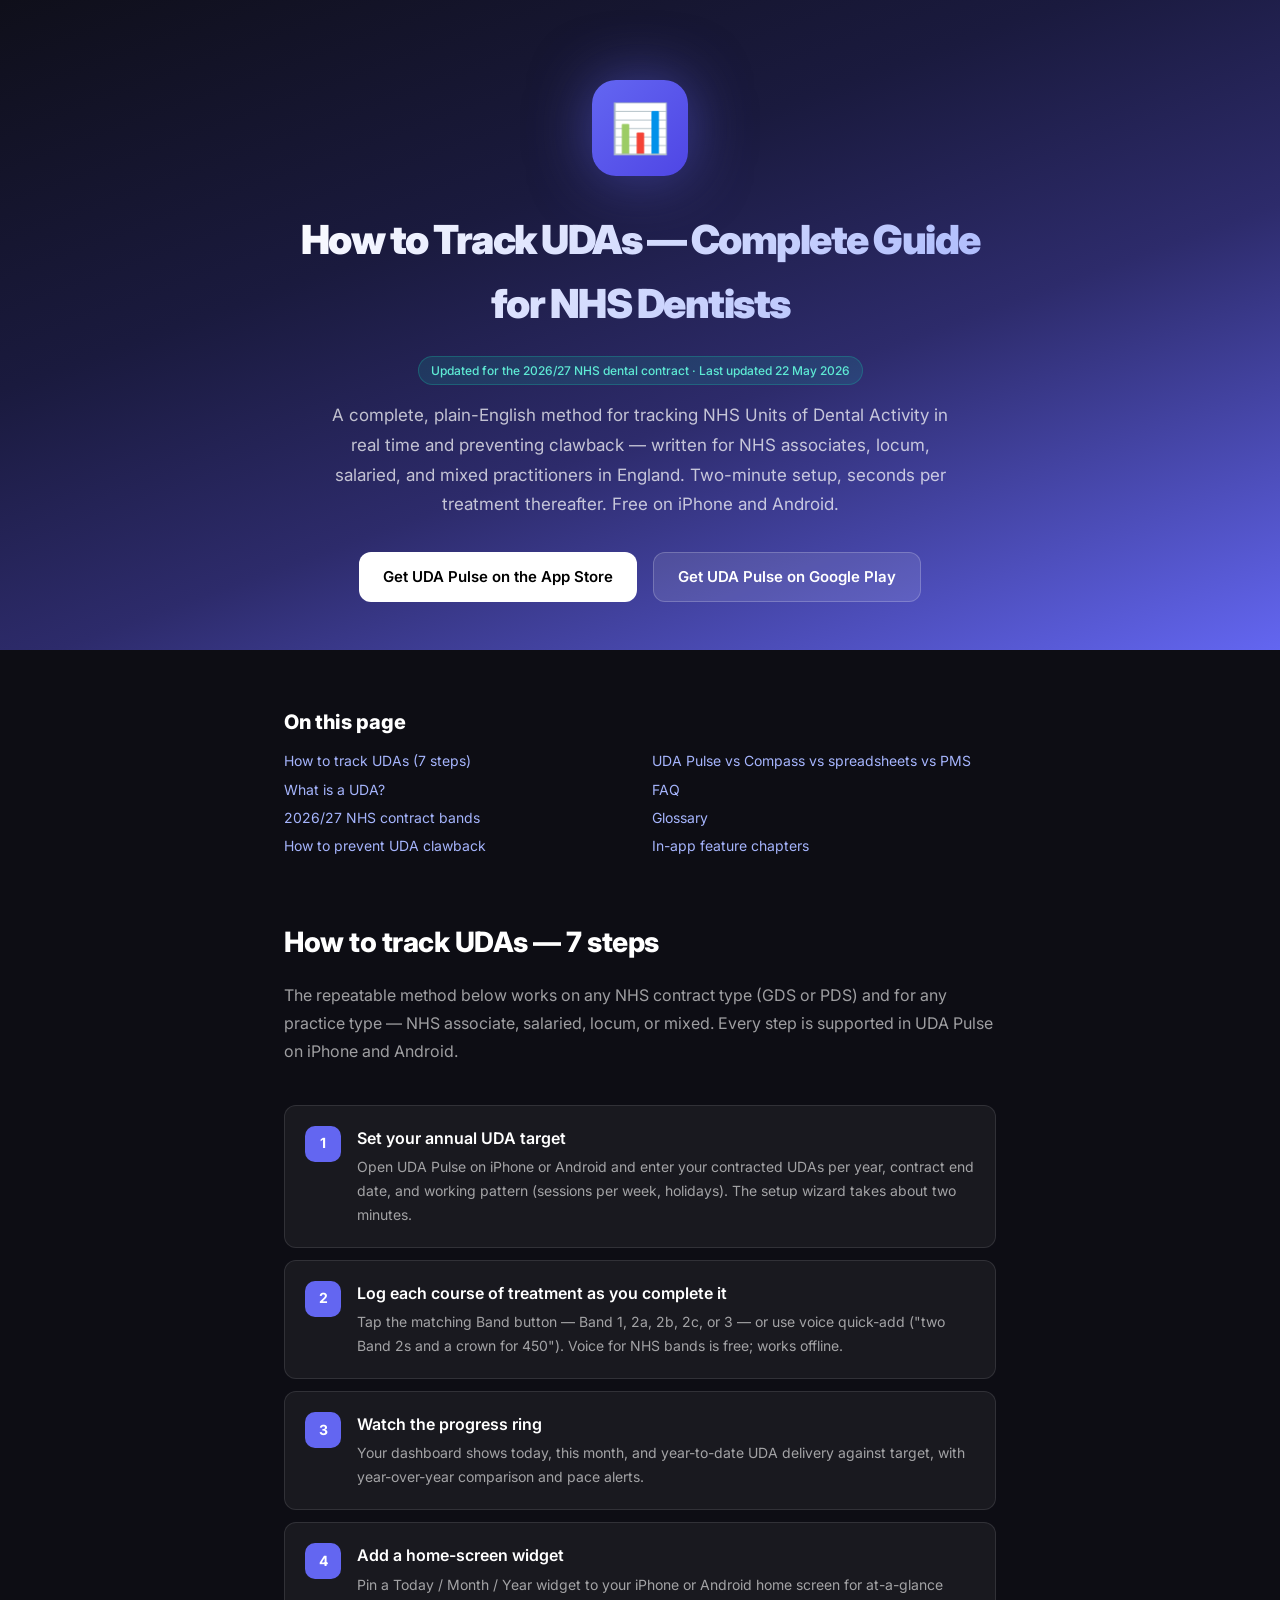
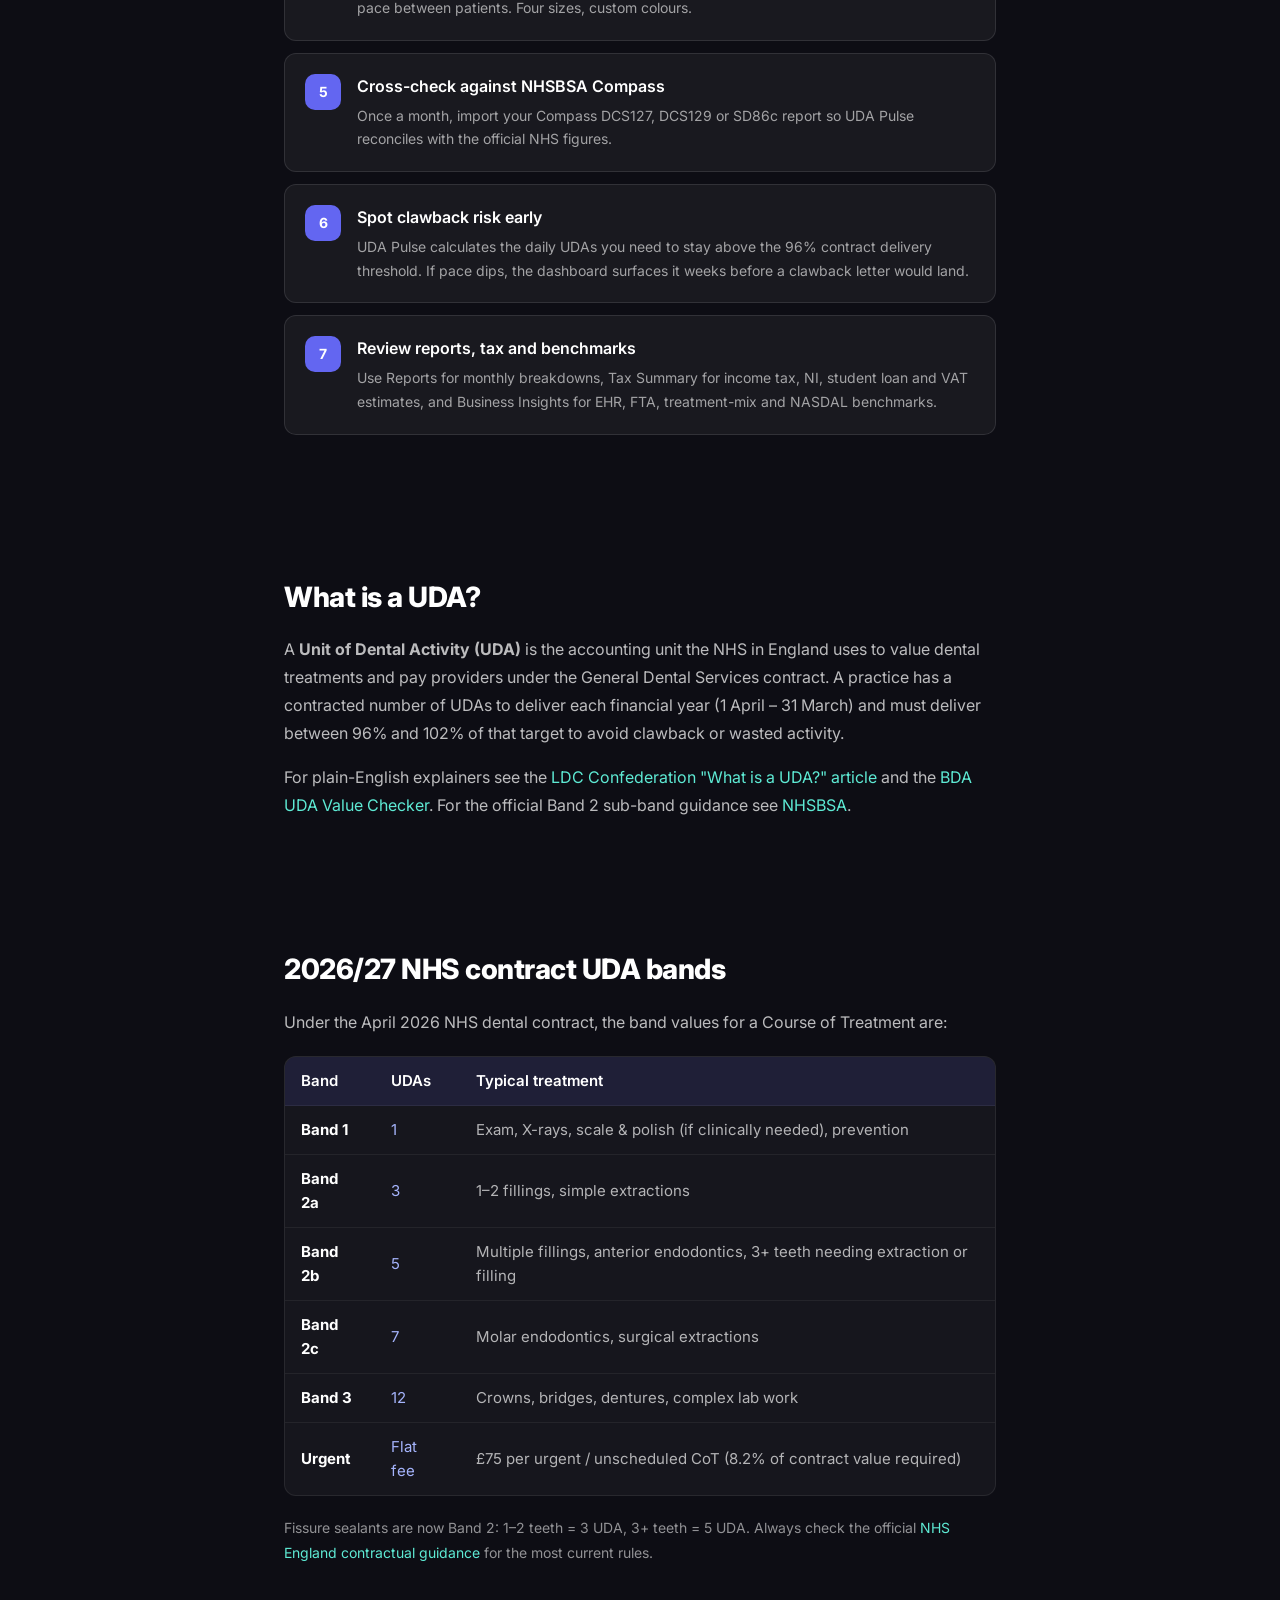
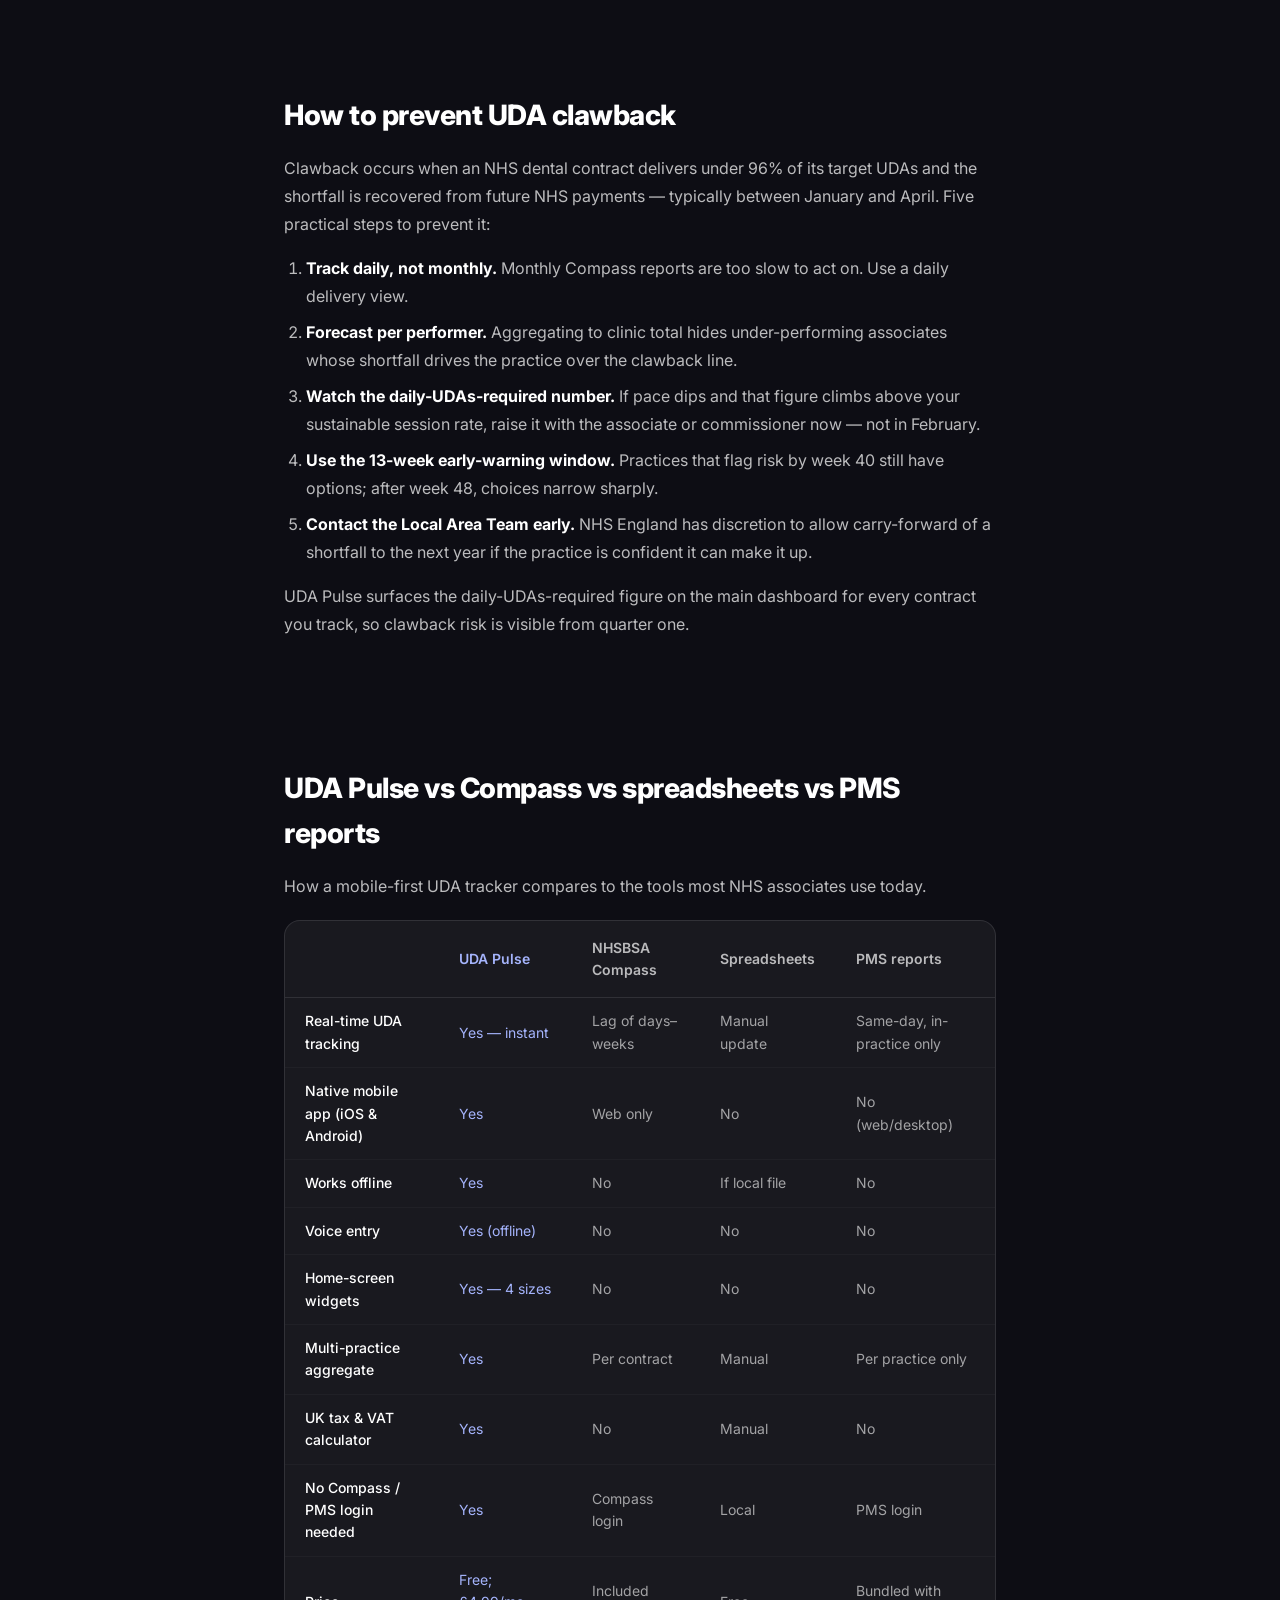
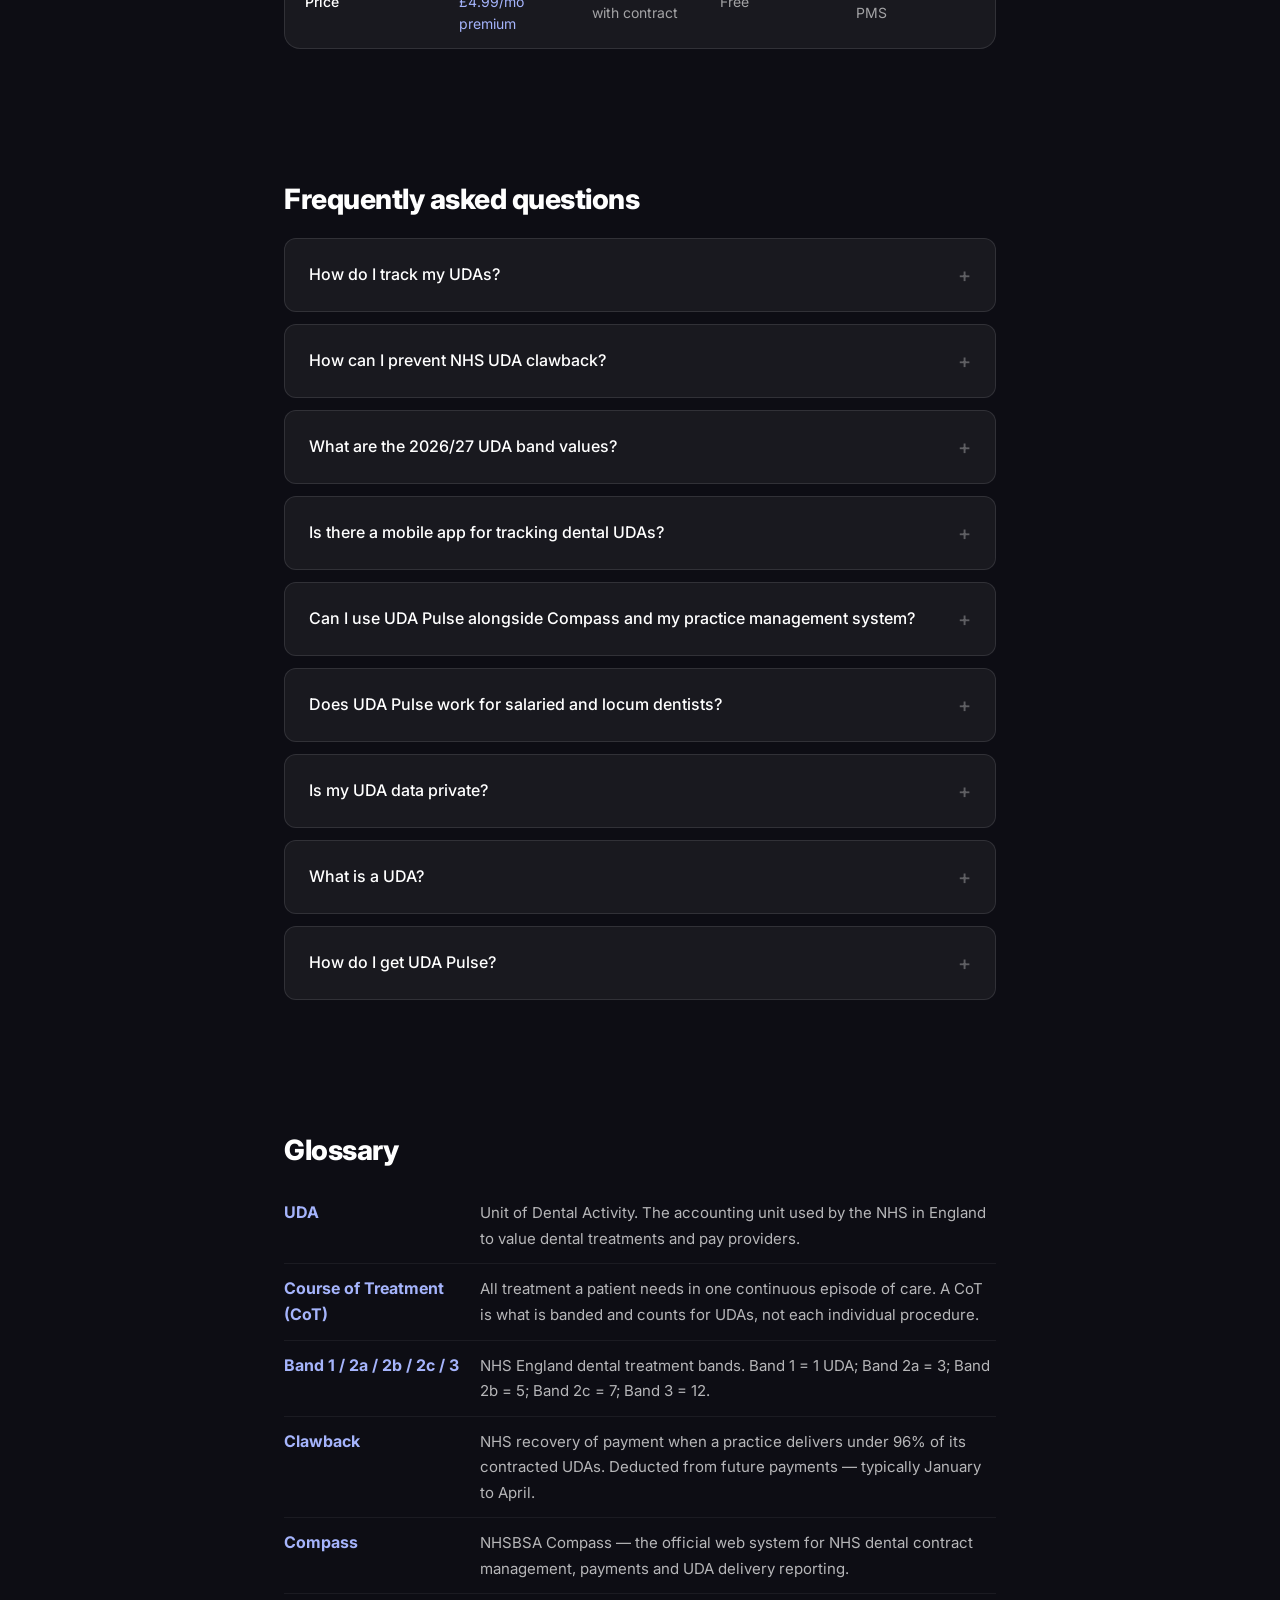
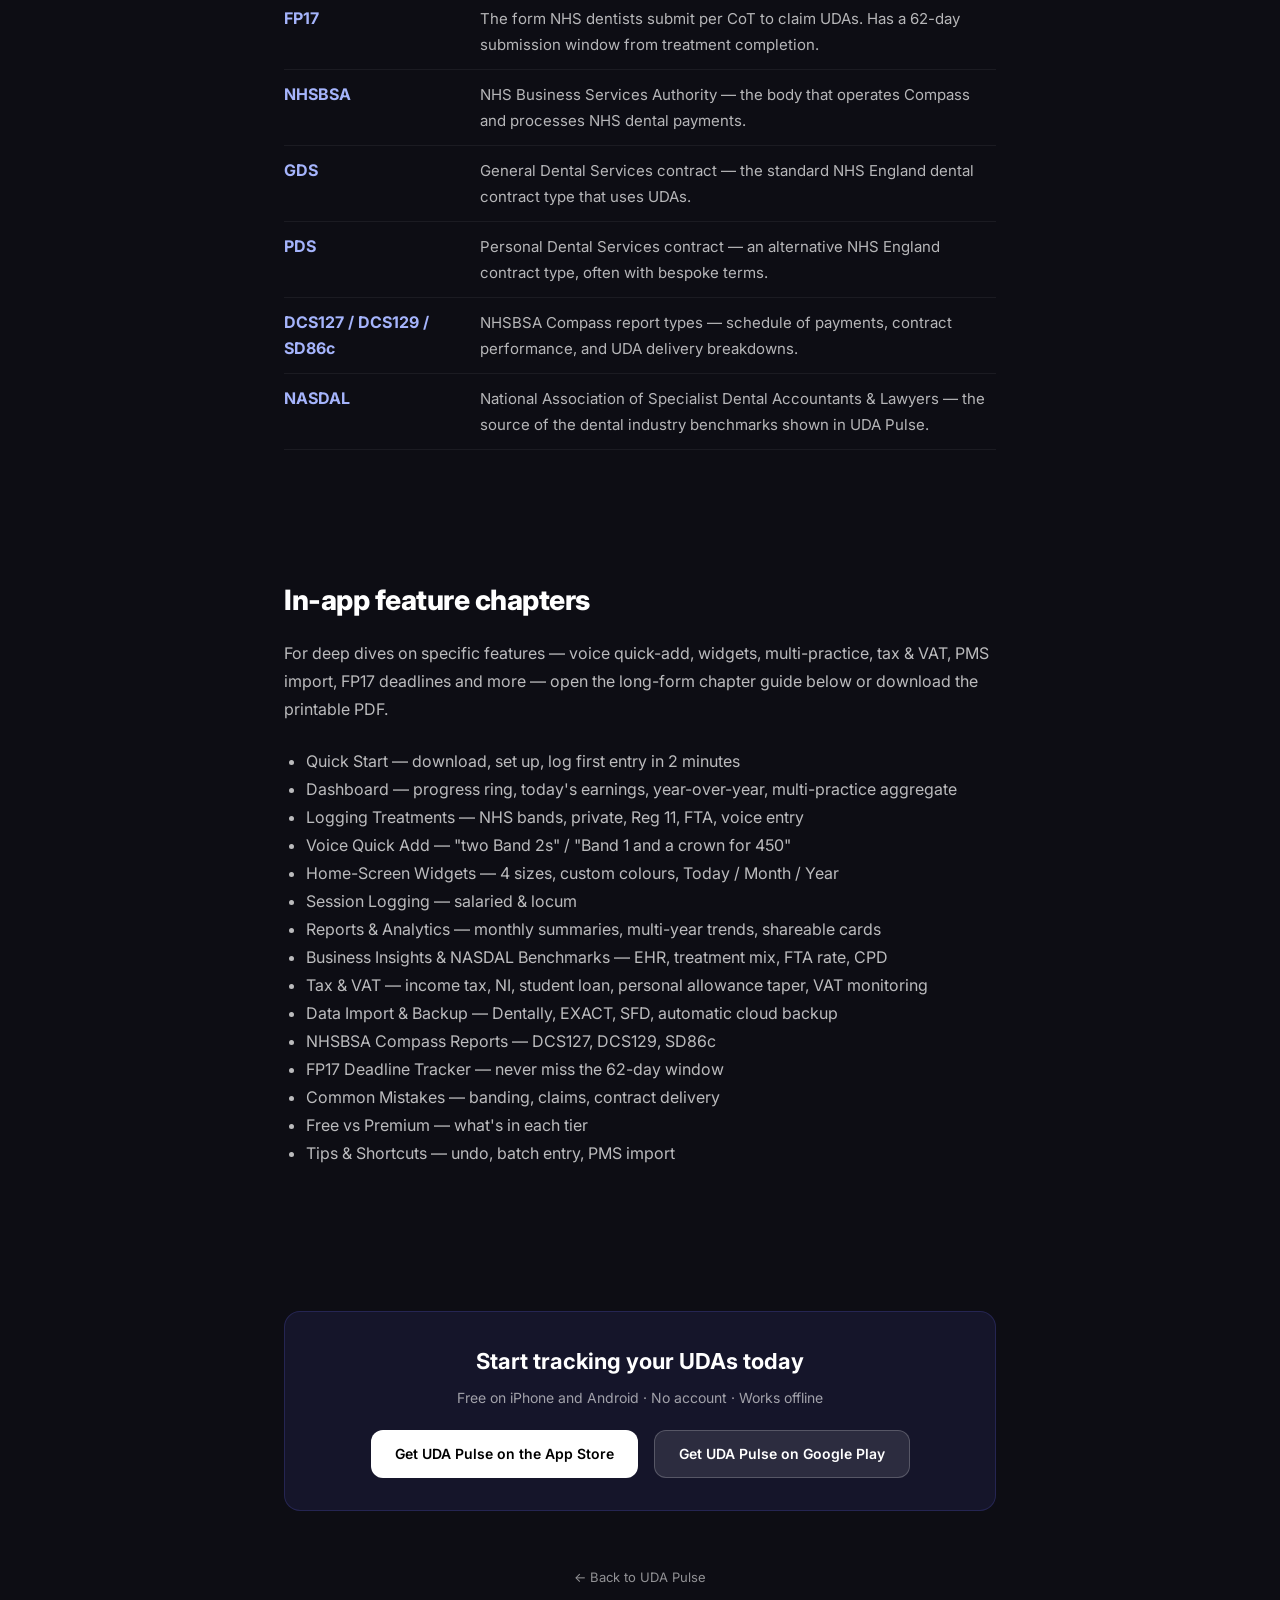
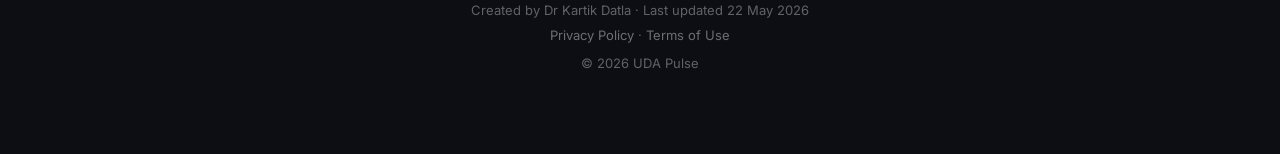
==== guide/index.html @ 6c953e85 "feat: create standalone udapulse.co.uk website Static HTML site with landing page, user guide, priva" ====
<!DOCTYPE html>
<html lang="en-GB">
<head>
<meta charset="UTF-8">
<meta name="viewport" content="width=device-width, initial-scale=1.0">
<title>UDA Tracker Guide — How to Track UDAs as an NHS Dentist | UDA Pulse</title>
<meta name="description" content="Complete how-to-track-UDAs guide for NHS dentists. Real-time UDA tracking, clawback prevention, 2026/27 NHS contract Band 2a / 2b / 2c values, Compass cross-check, voice entry, widgets, FAQ and glossary. Free for iPhone & Android.">
<meta name="keywords" content="how to track UDAs, UDA tracker guide, NHS UDA tracker, track UDAs, UDA tracking guide, prevent UDA clawback, NHS dental contract 2026 27, Band 2a 2b 2c UDA, NHSBSA Compass UDA tracking, UDA Pulse user guide, dental UDA voice entry, dentist home screen widget, NHS dental tax calculator, Dentally CSV import, EXACT SOE import, FP17 deadline tracker, dental CPD tracker">
<link rel="canonical" href="https://udapulse.co.uk/guide/">

<!-- Open Graph -->
<meta property="og:title" content="How to Track UDAs — Complete Guide for NHS Dentists | UDA Pulse">
<meta property="og:description" content="Complete how-to-track-UDAs guide for NHS dentists. Real-time UDA tracking, clawback prevention, 2026/27 NHS contract Band 2a/2b/2c, Compass cross-check, FAQ and glossary.">
<meta property="og:type" content="article">
<meta property="og:url" content="https://udapulse.co.uk/guide/">
<meta property="og:locale" content="en_GB">

<!-- Twitter Card -->
<meta name="twitter:card" content="summary_large_image">
<meta name="twitter:title" content="How to Track UDAs — Complete Guide for NHS Dentists | UDA Pulse">
<meta name="twitter:description" content="Real-time UDA tracking, clawback prevention, 2026/27 NHS contract bands, Compass cross-check, FAQ and glossary. Free for iPhone & Android.">

<link rel="stylesheet" href="/css/style.css">

<!-- JSON-LD -->
<script type="application/ld+json">
{
  "@context": "https://schema.org",
  "@type": "Article",
  "headline": "How to Track UDAs — Complete Guide for NHS Dentists",
  "description": "Complete how-to-track-UDAs guide for NHS dentists: real-time tracking, clawback prevention, 2026/27 contract bands, Compass cross-check, FAQ and glossary.",
  "datePublished": "2026-01-15",
  "dateModified": "2026-05-22",
  "inLanguage": "en-GB",
  "author": {"@type": "Person", "name": "Dr. Kartik Datla", "jobTitle": "NHS Dentist & Software Developer", "url": "https://udapulse.co.uk"},
  "publisher": {"@type": "Organization", "name": "UDA Pulse", "logo": {"@type": "ImageObject", "url": "https://udapulse.co.uk/icon.png"}},
  "mainEntityOfPage": "https://udapulse.co.uk/guide/",
  "about": ["Unit of Dental Activity", "NHS dental contract", "UDA tracking", "NHS clawback"]
}
</script>
<script type="application/ld+json">
{
  "@context": "https://schema.org",
  "@type": "HowTo",
  "name": "How to track UDAs as an NHS dentist",
  "description": "Step-by-step guide to tracking NHS Units of Dental Activity in real time and preventing clawback, using the UDA Pulse mobile app on iPhone and Android.",
  "totalTime": "PT2M",
  "tool": [{"@type": "HowToTool", "name": "UDA Pulse mobile app (free, iOS & Android)"}],
  "step": [
    {"@type": "HowToStep", "position": 1, "name": "Set your annual UDA target", "text": "Open UDA Pulse on iPhone or Android and enter your contracted UDAs per year, contract end date, and working pattern (sessions per week, holidays). The setup wizard takes about two minutes."},
    {"@type": "HowToStep", "position": 2, "name": "Log each course of treatment as you complete it", "text": "Tap the matching Band button — Band 1, 2a, 2b, 2c, or 3 — or use voice quick-add (\"two Band 2s and a crown for 450\"). Voice for NHS bands is free; works offline."},
    {"@type": "HowToStep", "position": 3, "name": "Watch the progress ring", "text": "Your dashboard shows today, this month, and year-to-date UDA delivery against target, with year-over-year comparison and pace alerts."},
    {"@type": "HowToStep", "position": 4, "name": "Add a home-screen widget", "text": "Pin a Today / Month / Year widget to your iPhone or Android home screen for at-a-glance pace between patients. Four sizes, custom colours."},
    {"@type": "HowToStep", "position": 5, "name": "Cross-check against NHSBSA Compass", "text": "Once a month, import your Compass DCS127, DCS129 or SD86c report so UDA Pulse reconciles with the official NHS figures."},
    {"@type": "HowToStep", "position": 6, "name": "Spot clawback risk early", "text": "UDA Pulse calculates the daily UDAs you need to stay above the 96% contract delivery threshold. If pace dips, the dashboard surfaces it weeks before a clawback letter would land."},
    {"@type": "HowToStep", "position": 7, "name": "Review reports, tax and benchmarks", "text": "Use Reports for monthly breakdowns, Tax Summary for income tax, NI, student loan and VAT estimates, and Business Insights for EHR, FTA, treatment-mix and NASDAL benchmarks."}
  ]
}
</script>
<script type="application/ld+json">
{
  "@context": "https://schema.org",
  "@type": "FAQPage",
  "mainEntity": [
    {"@type": "Question", "name": "How do I track my UDAs?", "acceptedAnswer": {"@type": "Answer", "text": "The fastest method is to install a real-time mobile UDA tracker. With UDA Pulse: set your annual UDA target, log every course of treatment as you complete it (tap a Band button or use voice), and read the dashboard ring for today, month and year delivery against target. Once a month, import your NHSBSA Compass report (DCS127 / DCS129 / SD86c) to reconcile against the official NHS figures."}},
    {"@type": "Question", "name": "How can I prevent NHS UDA clawback?", "acceptedAnswer": {"@type": "Answer", "text": "Clawback happens when contract delivery falls below the 96% threshold and the shortfall is recovered from future NHS payments. To prevent it: (1) track UDA delivery daily, not monthly; (2) forecast by performer, not by clinic total; (3) watch the daily-UDAs-required figure; (4) raise a contract variation with your Local Area Team early if delivery cannot be recovered."}},
    {"@type": "Question", "name": "What are the 2026/27 UDA band values?", "acceptedAnswer": {"@type": "Answer", "text": "Under the April 2026 NHS dental contract: Band 1 = 1 UDA; Band 2a = 3 UDA; Band 2b = 5 UDA; Band 2c = 7 UDA; Band 3 = 12 UDA; Urgent treatment has a flat fee of \u00a375 per course."}},
    {"@type": "Question", "name": "Is there a mobile app for tracking dental UDAs?", "acceptedAnswer": {"@type": "Answer", "text": "Yes. UDA Pulse is the only NHS-focused UDA tracker available as a real native app on both iPhone and Android. It works offline, requires no Compass or PMS login, and is free to download."}},
    {"@type": "Question", "name": "Does UDA Pulse work for salaried and locum dentists?", "acceptedAnswer": {"@type": "Answer", "text": "Yes. UDA Pulse has a session-logging mode for salaried and locum dentists. Log full-day, half-day or custom-hour sessions with day-rate tracking; the dashboard adapts to your practice type."}},
    {"@type": "Question", "name": "Is my UDA data private?", "acceptedAnswer": {"@type": "Answer", "text": "Yes. All data is stored locally on your device. No account is required, no patient data is collected, and nothing is sent to a server. UDA Pulse complies with UK GDPR."}},
    {"@type": "Question", "name": "What is a UDA?", "acceptedAnswer": {"@type": "Answer", "text": "A Unit of Dental Activity (UDA) is the measure used by the NHS to value dental treatments in England. Band 1 = 1 UDA, Band 2 = 3 UDAs (with 2a / 2b / 2c sub-bands), Band 3 = 12 UDAs."}},
    {"@type": "Question", "name": "How do I get UDA Pulse?", "acceptedAnswer": {"@type": "Answer", "text": "Free on the App Store and Google Play. No account, no card details — open the app and run the 2-minute setup wizard."}}
  ]
}
</script>
<script type="application/ld+json">
{
  "@context": "https://schema.org",
  "@type": "BreadcrumbList",
  "itemListElement": [
    {"@type": "ListItem", "position": 1, "name": "Home", "item": "https://udapulse.co.uk/"},
    {"@type": "ListItem", "position": 2, "name": "Guide", "item": "https://udapulse.co.uk/guide/"}
  ]
}
</script>
</head>
<body>
  <!-- Hero -->
  <div class="guide-hero">
    <div class="hero-icon">📊</div>
    <h1 style="font-size: clamp(28px, 5vw, 40px); font-weight: 900; letter-spacing: -1.5px; margin-bottom: 12px; background: linear-gradient(135deg, #fff, #A5B4FC); -webkit-background-clip: text; -webkit-text-fill-color: transparent; max-width: 720px;">
      How to Track UDAs — Complete Guide for NHS Dentists
    </h1>
    <p class="badge-pill" style="margin-bottom: 16px;">Updated for the 2026/27 NHS dental contract &middot; Last updated 22 May 2026</p>
    <p style="font-size: 17px; color: rgba(255,255,255,0.72); max-width: 620px; line-height: 1.75; margin-bottom: 32px;">
      A complete, plain-English method for tracking NHS Units of Dental Activity in
      real time and preventing clawback — written for NHS associates, locum,
      salaried, and mixed practitioners in England. Two-minute setup, seconds per
      treatment thereafter. Free on iPhone and Android.
    </p>
    <div class="btn-group">
      <a href="https://apps.apple.com/us/app/uda-pulse/id6757474721" target="_blank" rel="noopener noreferrer" class="btn btn-primary" style="padding: 12px 24px; font-size: 15px;">Get UDA Pulse on the App Store</a>
      <a href="https://play.google.com/store/apps/details?id=com.kartikdatla.udapulse" target="_blank" rel="noopener noreferrer" class="btn btn-secondary" style="padding: 12px 24px; font-size: 15px;">Get UDA Pulse on Google Play</a>
    </div>
  </div>

  <div style="padding: 8px 0 80px;">
    <!-- On this page -->
    <div class="container">
      <nav aria-label="On this page" class="guide-toc">
        <h2>On this page</h2>
        <ul>
          <li><a href="#how-to">How to track UDAs (7 steps)</a></li>
          <li><a href="#what-is-uda">What is a UDA?</a></li>
          <li><a href="#bands-2026">2026/27 NHS contract bands</a></li>
          <li><a href="#prevent-clawback">How to prevent UDA clawback</a></li>
          <li><a href="#comparison">UDA Pulse vs Compass vs spreadsheets vs PMS</a></li>
          <li><a href="#faq">FAQ</a></li>
          <li><a href="#glossary">Glossary</a></li>
          <li><a href="#chapters">In-app feature chapters</a></li>
        </ul>
      </nav>
    </div>

    <!-- How to track UDAs -->
    <section id="how-to" style="padding-top: 56px;">
      <div class="container">
        <h2 class="section-title">How to track UDAs — 7 steps</h2>
        <p class="section-subtitle">
          The repeatable method below works on any NHS contract type (GDS or PDS) and
          for any practice type — NHS associate, salaried, locum, or mixed. Every step
          is supported in UDA Pulse on iPhone and Android.
        </p>
        <ol class="steps-list">
          <li class="step-item"><span class="step-number">1</span><div class="step-content"><h3>Set your annual UDA target</h3><p>Open UDA Pulse on iPhone or Android and enter your contracted UDAs per year, contract end date, and working pattern (sessions per week, holidays). The setup wizard takes about two minutes.</p></div></li>
          <li class="step-item"><span class="step-number">2</span><div class="step-content"><h3>Log each course of treatment as you complete it</h3><p>Tap the matching Band button — Band 1, 2a, 2b, 2c, or 3 — or use voice quick-add ("two Band 2s and a crown for 450"). Voice for NHS bands is free; works offline.</p></div></li>
          <li class="step-item"><span class="step-number">3</span><div class="step-content"><h3>Watch the progress ring</h3><p>Your dashboard shows today, this month, and year-to-date UDA delivery against target, with year-over-year comparison and pace alerts.</p></div></li>
          <li class="step-item"><span class="step-number">4</span><div class="step-content"><h3>Add a home-screen widget</h3><p>Pin a Today / Month / Year widget to your iPhone or Android home screen for at-a-glance pace between patients. Four sizes, custom colours.</p></div></li>
          <li class="step-item"><span class="step-number">5</span><div class="step-content"><h3>Cross-check against NHSBSA Compass</h3><p>Once a month, import your Compass DCS127, DCS129 or SD86c report so UDA Pulse reconciles with the official NHS figures.</p></div></li>
          <li class="step-item"><span class="step-number">6</span><div class="step-content"><h3>Spot clawback risk early</h3><p>UDA Pulse calculates the daily UDAs you need to stay above the 96% contract delivery threshold. If pace dips, the dashboard surfaces it weeks before a clawback letter would land.</p></div></li>
          <li class="step-item"><span class="step-number">7</span><div class="step-content"><h3>Review reports, tax and benchmarks</h3><p>Use Reports for monthly breakdowns, Tax Summary for income tax, NI, student loan and VAT estimates, and Business Insights for EHR, FTA, treatment-mix and NASDAL benchmarks.</p></div></li>
        </ol>
      </div>
    </section>

    <!-- What is a UDA -->
    <section id="what-is-uda">
      <div class="container">
        <h2 class="section-title">What is a UDA?</h2>
        <p style="color: rgba(255,255,255,0.72); line-height: 1.75; margin-bottom: 16px;">
          A <strong>Unit of Dental Activity (UDA)</strong> is the accounting unit the NHS
          in England uses to value dental treatments and pay providers under the
          General Dental Services contract. A practice has a contracted number of UDAs
          to deliver each financial year (1 April – 31 March) and must deliver between
          96% and 102% of that target to avoid clawback or wasted activity.
        </p>
        <p style="color: rgba(255,255,255,0.72); line-height: 1.75;">
          For plain-English explainers see the
          <a href="https://ldc.org.uk/what-is-a-uda/" target="_blank" rel="external noopener noreferrer">LDC Confederation "What is a UDA?" article</a>
          and the
          <a href="https://www.bda.org/advice/associates/uda-value-checker/" target="_blank" rel="external noopener noreferrer">BDA UDA Value Checker</a>.
          For the official Band 2 sub-band guidance see
          <a href="https://www.nhsbsa.nhs.uk/units-dental-activity-uda-changes-band-2-treatments-friday-25-november" target="_blank" rel="external noopener noreferrer">NHSBSA</a>.
        </p>
      </div>
    </section>

    <!-- 2026/27 NHS contract bands -->
    <section id="bands-2026">
      <div class="container">
        <h2 class="section-title">2026/27 NHS contract UDA bands</h2>
        <p style="color: rgba(255,255,255,0.72); line-height: 1.75; margin-bottom: 20px;">
          Under the April 2026 NHS dental contract, the band values for a Course of Treatment are:
        </p>
        <div class="band-table-wrapper">
          <table class="band-table">
            <thead>
              <tr><th>Band</th><th>UDAs</th><th>Typical treatment</th></tr>
            </thead>
            <tbody>
              <tr><td><strong>Band 1</strong></td><td>1</td><td>Exam, X-rays, scale & polish (if clinically needed), prevention</td></tr>
              <tr><td><strong>Band 2a</strong></td><td>3</td><td>1–2 fillings, simple extractions</td></tr>
              <tr><td><strong>Band 2b</strong></td><td>5</td><td>Multiple fillings, anterior endodontics, 3+ teeth needing extraction or filling</td></tr>
              <tr><td><strong>Band 2c</strong></td><td>7</td><td>Molar endodontics, surgical extractions</td></tr>
              <tr><td><strong>Band 3</strong></td><td>12</td><td>Crowns, bridges, dentures, complex lab work</td></tr>
              <tr><td><strong>Urgent</strong></td><td>Flat fee</td><td>&pound;75 per urgent / unscheduled CoT (8.2% of contract value required)</td></tr>
            </tbody>
          </table>
        </div>
        <p style="color: rgba(255,255,255,0.55); font-size: 14px; margin-top: 16px; line-height: 1.75;">
          Fissure sealants are now Band 2: 1–2 teeth = 3 UDA, 3+ teeth = 5 UDA. Always
          check the official
          <a href="https://www.england.nhs.uk/long-read/nhs-dentistry-quality-payment-reforms-contractual-guidance/" target="_blank" rel="external noopener noreferrer">NHS England contractual guidance</a>
          for the most current rules.
        </p>
      </div>
    </section>

    <!-- Prevent clawback -->
    <section id="prevent-clawback">
      <div class="container">
        <h2 class="section-title">How to prevent UDA clawback</h2>
        <p style="color: rgba(255,255,255,0.72); line-height: 1.75; margin-bottom: 16px;">
          Clawback occurs when an NHS dental contract delivers under 96% of its target
          UDAs and the shortfall is recovered from future NHS payments — typically
          between January and April. Five practical steps to prevent it:
        </p>
        <ol style="color: rgba(255,255,255,0.72); line-height: 1.75; padding-left: 22px; margin-bottom: 16px;">
          <li style="margin-bottom: 8px;"><strong style="color: #fff;">Track daily, not monthly.</strong> Monthly Compass reports are too slow to act on. Use a daily delivery view.</li>
          <li style="margin-bottom: 8px;"><strong style="color: #fff;">Forecast per performer.</strong> Aggregating to clinic total hides under-performing associates whose shortfall drives the practice over the clawback line.</li>
          <li style="margin-bottom: 8px;"><strong style="color: #fff;">Watch the daily-UDAs-required number.</strong> If pace dips and that figure climbs above your sustainable session rate, raise it with the associate or commissioner now — not in February.</li>
          <li style="margin-bottom: 8px;"><strong style="color: #fff;">Use the 13-week early-warning window.</strong> Practices that flag risk by week 40 still have options; after week 48, choices narrow sharply.</li>
          <li style="margin-bottom: 8px;"><strong style="color: #fff;">Contact the Local Area Team early.</strong> NHS England has discretion to allow carry-forward of a shortfall to the next year if the practice is confident it can make it up.</li>
        </ol>
        <p style="color: rgba(255,255,255,0.72); line-height: 1.75;">
          UDA Pulse surfaces the daily-UDAs-required figure on the main dashboard for every contract you track, so clawback risk is visible from quarter one.
        </p>
      </div>
    </section>

    <!-- Comparison -->
    <section id="comparison">
      <div class="container">
        <h2 class="section-title">UDA Pulse vs Compass vs spreadsheets vs PMS reports</h2>
        <p style="color: rgba(255,255,255,0.72); line-height: 1.75; margin-bottom: 20px;">
          How a mobile-first UDA tracker compares to the tools most NHS associates use today.
        </p>
        <div class="comparison-wrapper">
          <table class="comparison-table">
            <thead>
              <tr><th></th><th class="highlight">UDA Pulse</th><th>NHSBSA Compass</th><th>Spreadsheets</th><th>PMS reports</th></tr>
            </thead>
            <tbody>
              <tr><td>Real-time UDA tracking</td><td>Yes — instant</td><td>Lag of days–weeks</td><td>Manual update</td><td>Same-day, in-practice only</td></tr>
              <tr><td>Native mobile app (iOS & Android)</td><td>Yes</td><td>Web only</td><td>No</td><td>No (web/desktop)</td></tr>
              <tr><td>Works offline</td><td>Yes</td><td>No</td><td>If local file</td><td>No</td></tr>
              <tr><td>Voice entry</td><td>Yes (offline)</td><td>No</td><td>No</td><td>No</td></tr>
              <tr><td>Home-screen widgets</td><td>Yes — 4 sizes</td><td>No</td><td>No</td><td>No</td></tr>
              <tr><td>Multi-practice aggregate</td><td>Yes</td><td>Per contract</td><td>Manual</td><td>Per practice only</td></tr>
              <tr><td>UK tax & VAT calculator</td><td>Yes</td><td>No</td><td>Manual</td><td>No</td></tr>
              <tr><td>No Compass / PMS login needed</td><td>Yes</td><td>Compass login</td><td>Local</td><td>PMS login</td></tr>
              <tr><td>Price</td><td>Free; &pound;4.99/mo premium</td><td>Included with contract</td><td>Free</td><td>Bundled with PMS</td></tr>
            </tbody>
          </table>
        </div>
      </div>
    </section>

    <!-- FAQ -->
    <section id="faq">
      <div class="container">
        <h2 class="section-title">Frequently asked questions</h2>
        <div class="faq-list">
          <details><summary>How do I track my UDAs?</summary><div class="faq-answer">The fastest method is to install a real-time mobile UDA tracker. With UDA Pulse: set your annual UDA target, log every course of treatment as you complete it (tap a Band button or use voice), and read the dashboard ring for today, month and year delivery against target. Once a month, import your NHSBSA Compass report (DCS127 / DCS129 / SD86c) to reconcile against the official NHS figures.</div></details>
          <details><summary>How can I prevent NHS UDA clawback?</summary><div class="faq-answer">Clawback happens when contract delivery falls below the 96% threshold and the shortfall is recovered from future NHS payments. To prevent it: (1) track UDA delivery daily, not monthly; (2) forecast by performer, not by clinic total; (3) watch the daily-UDAs-required figure — if it climbs sharply mid-year, that is your warning; (4) raise a contract variation with your Local Area Team early if delivery cannot be recovered. UDA Pulse surfaces the daily-UDAs-required number on the dashboard so the warning is visible from quarter one.</div></details>
          <details><summary>What are the 2026/27 UDA band values?</summary><div class="faq-answer">Under the April 2026 NHS dental contract: Band 1 = 1 UDA (exam, scale & polish, prevention); Band 2a = 3 UDA (1–2 fillings, simple extractions); Band 2b = 5 UDA (multiple fillings, anterior endo); Band 2c = 7 UDA (molar endo, surgical extractions); Band 3 = 12 UDA (crowns, bridges, dentures); Urgent treatment has a flat fee at the increased remuneration level of &pound;75 per course. Fissure sealants were reclassified to Band 2 (1–2 teeth = 3 UDA, 3+ teeth = 5 UDA). Contractors must deliver 8.2% of contract value as urgent / unscheduled care.</div></details>
          <details><summary>Is there a mobile app for tracking dental UDAs?</summary><div class="faq-answer">Yes. UDA Pulse is the only NHS-focused UDA tracker available as a real native app on both iPhone and Android. It works offline, requires no Compass or PMS login, and is free to download. Premium features (multi-practice, benchmarks, automatic backup, PMS import) are &pound;4.99/month.</div></details>
          <details><summary>Can I use UDA Pulse alongside Compass and my practice management system?</summary><div class="faq-answer">Yes — UDA Pulse is designed to sit alongside Compass and your PMS, not to replace them. You can import Compass reports (DCS127, DCS129, SD86c) and CSV exports from Dentally, EXACT (Software of Excellence), or SFD. The parser auto-detects format from column headers.</div></details>
          <details><summary>Does UDA Pulse work for salaried and locum dentists?</summary><div class="faq-answer">Yes. UDA Pulse has a session-logging mode for salaried and locum dentists. Log full-day, half-day or custom-hour sessions with day-rate tracking; the dashboard adapts to your practice type.</div></details>
          <details><summary>Is my UDA data private?</summary><div class="faq-answer">Yes. All data is stored locally on your device. No account is required, no patient data is collected, and nothing is sent to a server. Premium users get automatic daily backup to their device's cloud-synced folder (iCloud / Google Drive). UDA Pulse complies with UK GDPR. You can export or delete your data at any time.</div></details>
          <details><summary>What is a UDA?</summary><div class="faq-answer">A Unit of Dental Activity (UDA) is the measure used by the NHS to value dental treatments in England. Band 1 = 1 UDA, Band 2 = 3 UDAs (with 2a / 2b / 2c sub-bands), Band 3 = 12 UDAs. NHS dental associates are typically contracted to deliver a set number of UDAs per year. Plain-English overview: LDC Confederation (ldc.org.uk/what-is-a-uda). Official band definitions: NHSBSA. Value benchmarks: BDA UDA Value Checker.</div></details>
          <details><summary>How do I get UDA Pulse?</summary><div class="faq-answer">Free on the App Store and Google Play. No account, no card details — open the app and run the 2-minute setup wizard.</div></details>
        </div>
      </div>
    </section>

    <!-- Glossary -->
    <section id="glossary">
      <div class="container">
        <h2 class="section-title">Glossary</h2>
        <dl class="glossary-list">
          <div class="glossary-item"><dt>UDA</dt><dd>Unit of Dental Activity. The accounting unit used by the NHS in England to value dental treatments and pay providers.</dd></div>
          <div class="glossary-item"><dt>Course of Treatment (CoT)</dt><dd>All treatment a patient needs in one continuous episode of care. A CoT is what is banded and counts for UDAs, not each individual procedure.</dd></div>
          <div class="glossary-item"><dt>Band 1 / 2a / 2b / 2c / 3</dt><dd>NHS England dental treatment bands. Band 1 = 1 UDA; Band 2a = 3; Band 2b = 5; Band 2c = 7; Band 3 = 12.</dd></div>
          <div class="glossary-item"><dt>Clawback</dt><dd>NHS recovery of payment when a practice delivers under 96% of its contracted UDAs. Deducted from future payments — typically January to April.</dd></div>
          <div class="glossary-item"><dt>Compass</dt><dd>NHSBSA Compass — the official web system for NHS dental contract management, payments and UDA delivery reporting.</dd></div>
          <div class="glossary-item"><dt>FP17</dt><dd>The form NHS dentists submit per CoT to claim UDAs. Has a 62-day submission window from treatment completion.</dd></div>
          <div class="glossary-item"><dt>NHSBSA</dt><dd>NHS Business Services Authority — the body that operates Compass and processes NHS dental payments.</dd></div>
          <div class="glossary-item"><dt>GDS</dt><dd>General Dental Services contract — the standard NHS England dental contract type that uses UDAs.</dd></div>
          <div class="glossary-item"><dt>PDS</dt><dd>Personal Dental Services contract — an alternative NHS England contract type, often with bespoke terms.</dd></div>
          <div class="glossary-item"><dt>DCS127 / DCS129 / SD86c</dt><dd>NHSBSA Compass report types — schedule of payments, contract performance, and UDA delivery breakdowns.</dd></div>
          <div class="glossary-item"><dt>NASDAL</dt><dd>National Association of Specialist Dental Accountants & Lawyers — the source of the dental industry benchmarks shown in UDA Pulse.</dd></div>
        </dl>
      </div>
    </section>

    <!-- In-app feature chapters -->
    <section id="chapters">
      <div class="container">
        <h2 class="section-title">In-app feature chapters</h2>
        <p style="color: rgba(255,255,255,0.72); line-height: 1.75; margin-bottom: 24px;">
          For deep dives on specific features — voice quick-add, widgets, multi-practice,
          tax & VAT, PMS import, FP17 deadlines and more — open the long-form chapter
          guide below or download the printable PDF.
        </p>
        <ul style="color: rgba(255,255,255,0.72); line-height: 1.75; padding-left: 22px; margin-bottom: 24px;">
          <li>Quick Start — download, set up, log first entry in 2 minutes</li>
          <li>Dashboard — progress ring, today's earnings, year-over-year, multi-practice aggregate</li>
          <li>Logging Treatments — NHS bands, private, Reg 11, FTA, voice entry</li>
          <li>Voice Quick Add — "two Band 2s" / "Band 1 and a crown for 450"</li>
          <li>Home-Screen Widgets — 4 sizes, custom colours, Today / Month / Year</li>
          <li>Session Logging — salaried &amp; locum</li>
          <li>Reports &amp; Analytics — monthly summaries, multi-year trends, shareable cards</li>
          <li>Business Insights &amp; NASDAL Benchmarks — EHR, treatment mix, FTA rate, CPD</li>
          <li>Tax &amp; VAT — income tax, NI, student loan, personal allowance taper, VAT monitoring</li>
          <li>Data Import &amp; Backup — Dentally, EXACT, SFD, automatic cloud backup</li>
          <li>NHSBSA Compass Reports — DCS127, DCS129, SD86c</li>
          <li>FP17 Deadline Tracker — never miss the 62-day window</li>
          <li>Common Mistakes — banding, claims, contract delivery</li>
          <li>Free vs Premium — what's in each tier</li>
          <li>Tips &amp; Shortcuts — undo, batch entry, PMS import</li>
        </ul>
      </div>
    </section>

    <!-- Download CTA -->
    <div class="container">
      <div class="cta-box">
        <h3>Start tracking your UDAs today</h3>
        <p>Free on iPhone and Android &middot; No account &middot; Works offline</p>
        <div class="btn-group">
          <a href="https://apps.apple.com/us/app/uda-pulse/id6757474721" target="_blank" rel="noopener noreferrer" class="btn btn-primary" style="padding: 12px 24px; font-size: 14px;">Get UDA Pulse on the App Store</a>
          <a href="https://play.google.com/store/apps/details?id=com.kartikdatla.udapulse" target="_blank" rel="noopener noreferrer" class="btn btn-secondary" style="padding: 12px 24px; font-size: 14px;">Get UDA Pulse on Google Play</a>
        </div>
      </div>
    </div>

    <!-- Footer -->
    <div style="text-align: center; margin-top: 56px; font-size: 13px; color: rgba(255,255,255,0.35); padding: 0 24px;">
      <p><a href="/" style="color: rgba(255,255,255,0.55);">← Back to UDA Pulse</a></p>
      <p style="margin-top: 12px;">Created by Dr Kartik Datla &middot; Last updated 22 May 2026</p>
      <p style="margin-top: 4px;">
        <a href="/privacy-policy/" style="color: rgba(255,255,255,0.4);">Privacy Policy</a>
        &middot;
        <a href="/terms/" style="color: rgba(255,255,255,0.4);">Terms of Use</a>
      </p>
      <p style="margin-top: 8px;">&copy; 2026 UDA Pulse</p>
    </div>
  </div>
</body>
</html>
---- css/style.css ----
/* UDA Pulse - Shared Styles */
@import url('https://fonts.googleapis.com/css2?family=Inter:wght@300;400;500;600;700;800;900&display=swap');

:root {
  --bg-dark: #0d0d14;
  --bg-card: rgba(255, 255, 255, 0.05);
  --border-card: rgba(255, 255, 255, 0.1);
  --indigo: #6366F1;
  --indigo-dark: #4F46E5;
  --indigo-light: #A5B4FC;
  --teal: #14B8A6;
  --teal-light: #5EEAD4;
  --text-primary: #ffffff;
  --text-secondary: rgba(255, 255, 255, 0.6);
  --text-muted: rgba(255, 255, 255, 0.4);
}

* {
  margin: 0;
  padding: 0;
  box-sizing: border-box;
}

body {
  font-family: 'Inter', -apple-system, BlinkMacSystemFont, 'Segoe UI', sans-serif;
  background: var(--bg-dark);
  color: var(--text-primary);
  line-height: 1.6;
  -webkit-font-smoothing: antialiased;
}

a {
  color: var(--teal-light);
  text-decoration: none;
  transition: color 0.2s;
}

a:hover {
  color: #99f6e4;
}

/* Layout */
.container {
  max-width: 760px;
  margin: 0 auto;
  padding: 0 24px;
}

.container-wide {
  max-width: 1080px;
  margin: 0 auto;
  padding: 0 24px;
}

/* Hero */
.hero {
  position: relative;
  overflow: hidden;
}

.hero-bg {
  position: absolute;
  inset: 0;
  background: linear-gradient(135deg, #0d0d14 0%, #1a1a3e 40%, #6366F1 100%);
  opacity: 0.6;
}

.hero-content {
  position: relative;
  max-width: 760px;
  margin: 0 auto;
  padding: 80px 24px 64px;
  text-align: center;
}

.hero-icon {
  width: 96px;
  height: 96px;
  margin: 0 auto 32px;
  border-radius: 24px;
  background: linear-gradient(135deg, #6366F1, #4F46E5);
  box-shadow: 0 0 60px rgba(99, 102, 241, 0.5);
  display: flex;
  align-items: center;
  justify-content: center;
  font-size: 48px;
}

.hero h1 {
  font-size: clamp(40px, 6vw, 60px);
  font-weight: 900;
  letter-spacing: -2px;
  margin-bottom: 16px;
  background: linear-gradient(135deg, #fff, #A5B4FC);
  -webkit-background-clip: text;
  -webkit-text-fill-color: transparent;
  background-clip: text;
}

.hero-tagline {
  color: var(--teal-light);
  font-size: 18px;
  font-weight: 500;
  letter-spacing: 1.5px;
  text-transform: uppercase;
  margin-bottom: 24px;
}

.hero-desc {
  color: var(--text-secondary);
  font-size: 18px;
  max-width: 560px;
  margin: 0 auto 24px;
  line-height: 1.7;
}

.hero-highlight {
  color: rgba(255, 255, 255, 0.8);
  font-size: 16px;
  max-width: 560px;
  margin: 0 auto 40px;
  line-height: 1.7;
}

.hero-highlight strong {
  color: #fff;
}

.badge-pill {
  display: inline-block;
  margin-top: 8px;
  padding: 4px 12px;
  font-size: 12px;
  font-weight: 500;
  border-radius: 999px;
  background: rgba(20, 184, 166, 0.15);
  color: var(--teal-light);
  border: 1px solid rgba(20, 184, 166, 0.3);
}

/* Buttons */
.btn-group {
  display: flex;
  flex-wrap: wrap;
  justify-content: center;
  gap: 16px;
}

.btn {
  display: inline-flex;
  align-items: center;
  gap: 8px;
  padding: 16px 32px;
  font-size: 16px;
  font-weight: 600;
  border-radius: 12px;
  text-decoration: none;
  transition: all 0.2s;
}

.btn-primary {
  background: #fff;
  color: #000;
}

.btn-primary:hover {
  background: rgba(255, 255, 255, 0.9);
  color: #000;
}

.btn-secondary {
  background: rgba(255, 255, 255, 0.1);
  color: #fff;
  border: 1px solid rgba(255, 255, 255, 0.2);
}

.btn-secondary:hover {
  background: rgba(255, 255, 255, 0.2);
  color: #fff;
}

.btn svg {
  width: 20px;
  height: 20px;
}

/* Sections */
section {
  padding: 64px 0;
}

.section-title {
  font-size: 28px;
  font-weight: 800;
  letter-spacing: -0.5px;
  margin-bottom: 16px;
}

.section-subtitle {
  color: var(--text-secondary);
  font-size: 16px;
  line-height: 1.75;
  margin-bottom: 40px;
}

/* Cards */
.card {
  background: var(--bg-card);
  border: 1px solid var(--border-card);
  border-radius: 16px;
  padding: 32px;
}

.card:hover {
  border-color: rgba(99, 102, 241, 0.4);
}

/* Feature Grid */
.feature-grid {
  display: grid;
  grid-template-columns: repeat(auto-fill, minmax(300px, 1fr));
  gap: 24px;
}

.feature-card {
  background: var(--bg-card);
  border: 1px solid var(--border-card);
  border-radius: 16px;
  padding: 24px;
  transition: border-color 0.2s;
}

.feature-card:hover {
  border-color: rgba(99, 102, 241, 0.4);
}

.feature-card .icon {
  font-size: 28px;
  margin-bottom: 16px;
}

.feature-card h3 {
  font-size: 18px;
  font-weight: 600;
  margin-bottom: 8px;
}

.feature-card p {
  color: var(--text-secondary);
  font-size: 14px;
  line-height: 1.7;
}

/* Steps */
.steps-list {
  list-style: none;
  padding: 0;
}

.step-item {
  display: flex;
  gap: 16px;
  align-items: flex-start;
  background: var(--bg-card);
  border: 1px solid var(--border-card);
  border-radius: 12px;
  padding: 20px;
  margin-bottom: 12px;
}

.step-number {
  flex-shrink: 0;
  width: 36px;
  height: 36px;
  border-radius: 10px;
  background: var(--indigo);
  color: #fff;
  display: flex;
  align-items: center;
  justify-content: center;
  font-weight: 700;
  font-size: 14px;
}

.step-content h3 {
  font-size: 16px;
  font-weight: 600;
  margin-bottom: 4px;
}

.step-content p {
  color: var(--text-secondary);
  font-size: 14px;
  line-height: 1.7;
}

/* Comparison Table */
.comparison-wrapper {
  overflow-x: auto;
  background: var(--bg-card);
  border: 1px solid var(--border-card);
  border-radius: 16px;
}

.comparison-table {
  width: 100%;
  border-collapse: collapse;
  font-size: 14px;
}

.comparison-table th {
  text-align: left;
  padding: 16px 20px;
  font-weight: 600;
  color: rgba(255, 255, 255, 0.7);
  border-bottom: 1px solid var(--border-card);
}

.comparison-table th.highlight {
  color: var(--indigo-light);
}

.comparison-table td {
  padding: 12px 20px;
  border-bottom: 1px solid rgba(255, 255, 255, 0.03);
}

.comparison-table tr:last-child td {
  border-bottom: none;
}

.comparison-table td:first-child {
  font-weight: 500;
  color: #fff;
}

.comparison-table td:nth-child(2) {
  color: var(--indigo-light);
}

.comparison-table td:nth-child(n+3) {
  color: rgba(255, 255, 255, 0.6);
}

/* FAQ */
.faq-list {
  display: flex;
  flex-direction: column;
  gap: 12px;
}

details {
  background: var(--bg-card);
  border: 1px solid var(--border-card);
  border-radius: 12px;
  overflow: hidden;
}

details summary {
  display: flex;
  align-items: center;
  justify-content: space-between;
  cursor: pointer;
  padding: 20px 24px;
  font-weight: 500;
  font-size: 16px;
  color: #fff;
  transition: background 0.2s;
}

details summary:hover {
  background: rgba(255, 255, 255, 0.03);
}

details summary::after {
  content: '+';
  font-size: 20px;
  color: rgba(255, 255, 255, 0.3);
  transition: transform 0.2s;
  margin-left: 16px;
  flex-shrink: 0;
}

details[open] summary::after {
  transform: rotate(45deg);
}

details summary::-webkit-details-marker {
  display: none;
}

details .faq-answer {
  padding: 0 24px 20px;
  color: var(--text-secondary);
  line-height: 1.75;
  font-size: 15px;
}

/* Built by section */
.built-by {
  text-align: center;
  padding: 64px 24px;
}

.built-by-icon {
  width: 64px;
  height: 64px;
  margin: 0 auto 24px;
  border-radius: 50%;
  background: linear-gradient(135deg, #14B8A6, #0f766e);
  display: flex;
  align-items: center;
  justify-content: center;
  font-size: 28px;
}

.built-by h2 {
  font-size: 24px;
  font-weight: 700;
  margin-bottom: 16px;
}

.built-by p {
  color: var(--text-secondary);
  max-width: 480px;
  margin: 0 auto;
  line-height: 1.7;
}

/* Footer */
.site-footer {
  border-top: 1px solid var(--border-card);
  padding: 32px 24px;
}

.site-footer .inner {
  max-width: 760px;
  margin: 0 auto;
  display: flex;
  flex-direction: column;
  align-items: center;
  gap: 16px;
  font-size: 14px;
  color: rgba(255, 255, 255, 0.5);
}

.site-footer nav {
  display: flex;
  flex-wrap: wrap;
  gap: 24px;
}

.site-footer nav a {
  color: rgba(255, 255, 255, 0.5);
  transition: color 0.2s;
}

.site-footer nav a:hover {
  color: rgba(255, 255, 255, 0.7);
}

/* Legal pages */
.legal-page {
  max-width: 800px;
  margin: 0 auto;
  padding: 48px 24px 80px;
}

.legal-page h1 {
  font-size: clamp(32px, 5vw, 48px);
  font-weight: 700;
  margin-bottom: 16px;
  color: #d4af37;
}

.legal-page .subtitle {
  color: rgba(255, 255, 255, 0.5);
  margin-bottom: 12px;
}

.legal-page .last-updated {
  color: rgba(255, 255, 255, 0.4);
  font-size: 14px;
  margin-bottom: 48px;
}

.legal-page section {
  padding: 0;
  margin-bottom: 40px;
}

.legal-page section h2 {
  font-size: 22px;
  font-weight: 700;
  margin-bottom: 16px;
  color: #fff;
}

.legal-page p {
  color: rgba(255, 255, 255, 0.75);
  line-height: 1.75;
  margin-bottom: 12px;
}

.legal-page ul, .legal-page ol {
  color: rgba(255, 255, 255, 0.75);
  line-height: 1.75;
  padding-left: 24px;
  margin: 12px 0;
}

.legal-page li {
  margin-bottom: 8px;
}

.legal-page strong {
  color: #fff;
}

.legal-page a {
  color: #d4af37;
  text-decoration: underline;
}

.legal-page a:hover {
  color: #e5c348;
}

/* Glossary */
.glossary-list {
  margin: 0;
}

.glossary-item {
  display: grid;
  grid-template-columns: 180px 1fr;
  gap: 16px;
  padding: 12px 0;
  border-bottom: 1px solid rgba(255, 255, 255, 0.06);
}

.glossary-item dt {
  font-weight: 700;
  color: var(--indigo-light);
}

.glossary-item dd {
  margin: 0;
  color: rgba(255, 255, 255, 0.7);
  line-height: 1.7;
  font-size: 15px;
}

/* Guide page styles */
.guide-hero {
  display: flex;
  flex-direction: column;
  align-items: center;
  justify-content: center;
  text-align: center;
  padding: 80px 24px 48px;
  background: linear-gradient(160deg, #0F0F1A 0%, #1a1a3e 35%, #2d2b6b 60%, #6366F1 100%);
}

.guide-toc {
  margin-top: 48px;
}

.guide-toc h2 {
  font-size: 20px;
  font-weight: 800;
  margin-bottom: 12px;
}

.guide-toc ul {
  list-style: none;
  padding: 0;
  margin: 0;
  column-count: 2;
  column-gap: 24px;
  font-size: 14px;
}

.guide-toc li {
  margin-bottom: 6px;
}

.guide-toc a {
  color: var(--indigo-light);
}

/* Band table for guide */
.band-table-wrapper {
  overflow-x: auto;
  background: rgba(255, 255, 255, 0.04);
  border: 1px solid rgba(255, 255, 255, 0.08);
  border-radius: 12px;
  margin: 20px 0;
}

.band-table {
  width: 100%;
  border-collapse: collapse;
  font-size: 15px;
}

.band-table thead tr {
  background: rgba(99, 102, 241, 0.12);
}

.band-table th {
  text-align: left;
  padding: 12px 16px;
  font-weight: 600;
}

.band-table td {
  padding: 12px 16px;
  border-top: 1px solid rgba(255, 255, 255, 0.06);
}

.band-table td:nth-child(2) {
  color: var(--indigo-light);
}

.band-table td:nth-child(3) {
  color: rgba(255, 255, 255, 0.68);
}

/* Download CTA box */
.cta-box {
  padding: 32px;
  background: rgba(99, 102, 241, 0.1);
  border: 1px solid rgba(99, 102, 241, 0.2);
  border-radius: 16px;
  text-align: center;
  margin-top: 56px;
}

.cta-box h3 {
  font-size: 22px;
  font-weight: 700;
  margin-bottom: 8px;
}

.cta-box p {
  font-size: 14px;
  color: var(--text-secondary);
  margin-bottom: 20px;
}

/* Responsive */
@media (max-width: 768px) {
  .feature-grid {
    grid-template-columns: 1fr;
  }

  .comparison-table {
    font-size: 12px;
  }

  .comparison-table th,
  .comparison-table td {
    padding: 10px 12px;
  }

  .glossary-item {
    grid-template-columns: 1fr;
    gap: 4px;
  }

  .guide-toc ul {
    column-count: 1;
  }

  .site-footer .inner {
    flex-direction: column;
    text-align: center;
  }
}

@media (max-width: 480px) {
  .btn {
    padding: 14px 24px;
    font-size: 14px;
    width: 100%;
    justify-content: center;
  }

  .btn-group {
    flex-direction: column;
    align-items: stretch;
  }
}
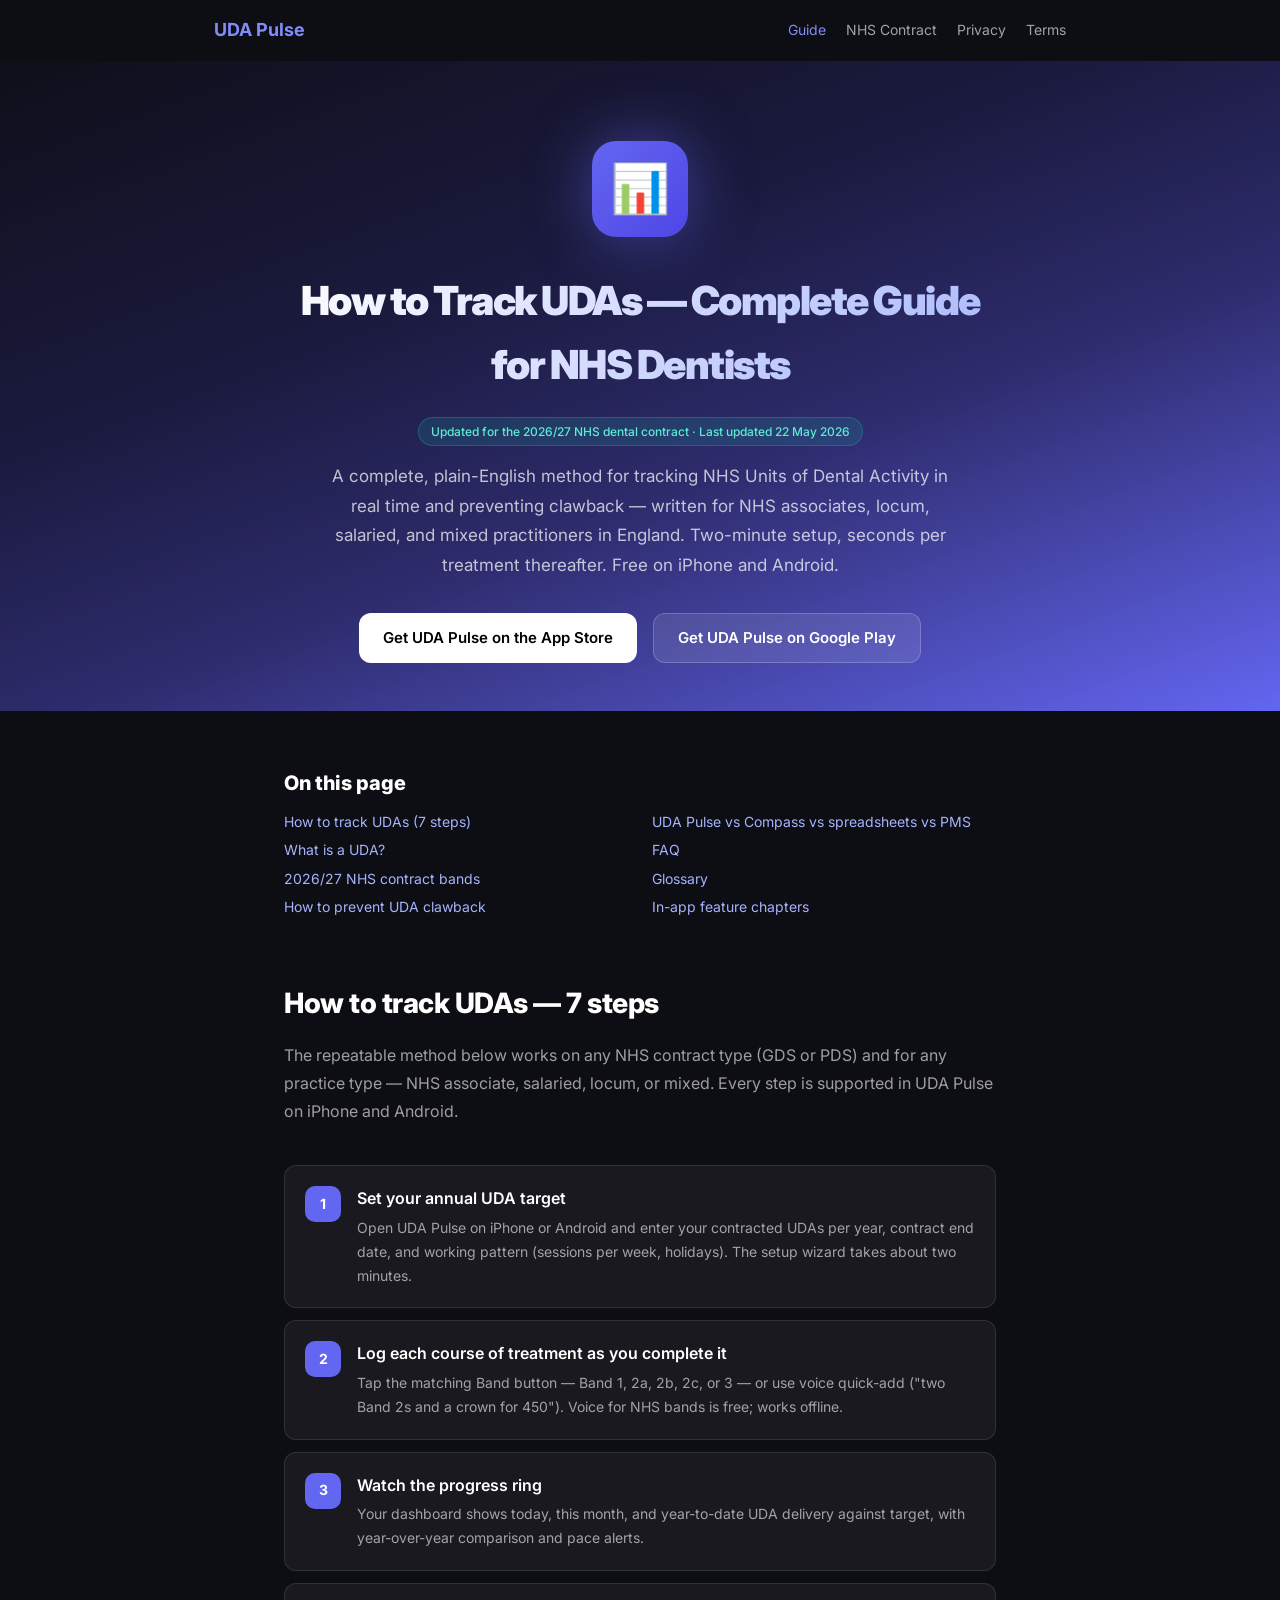
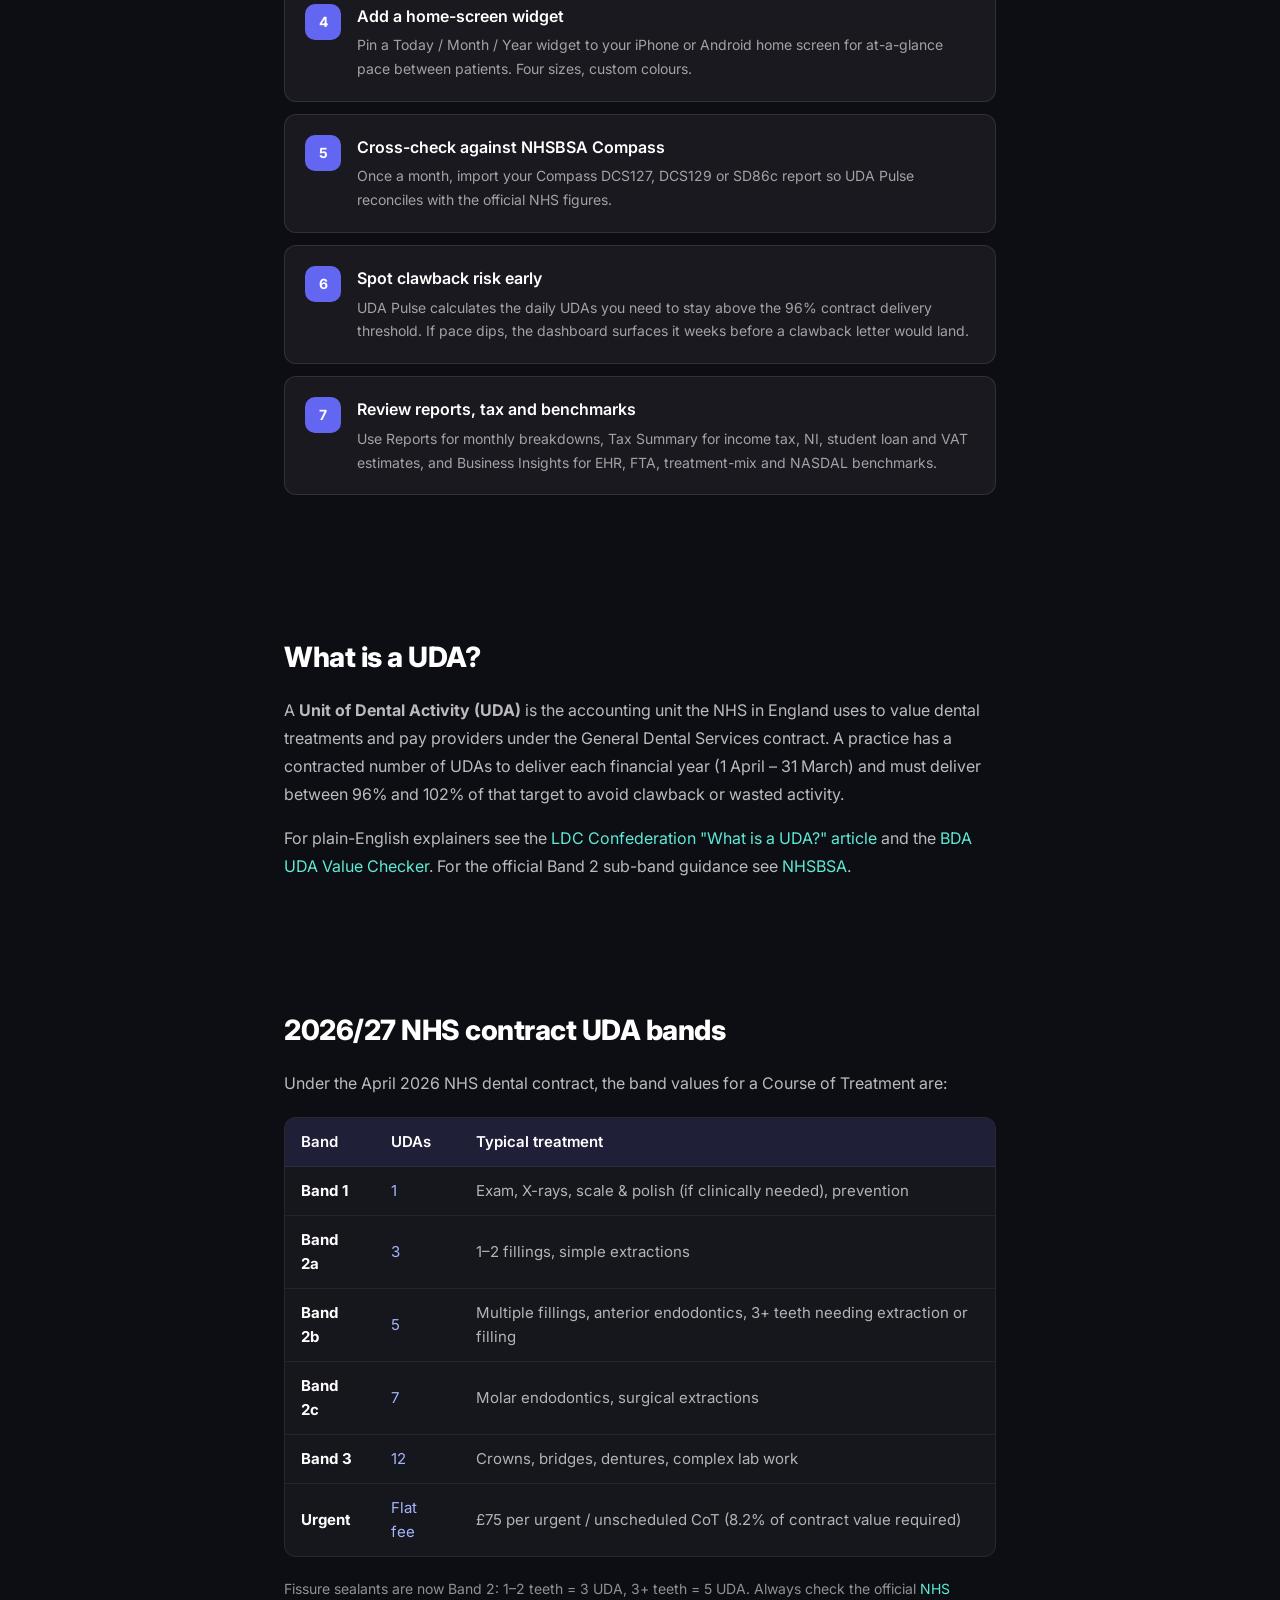
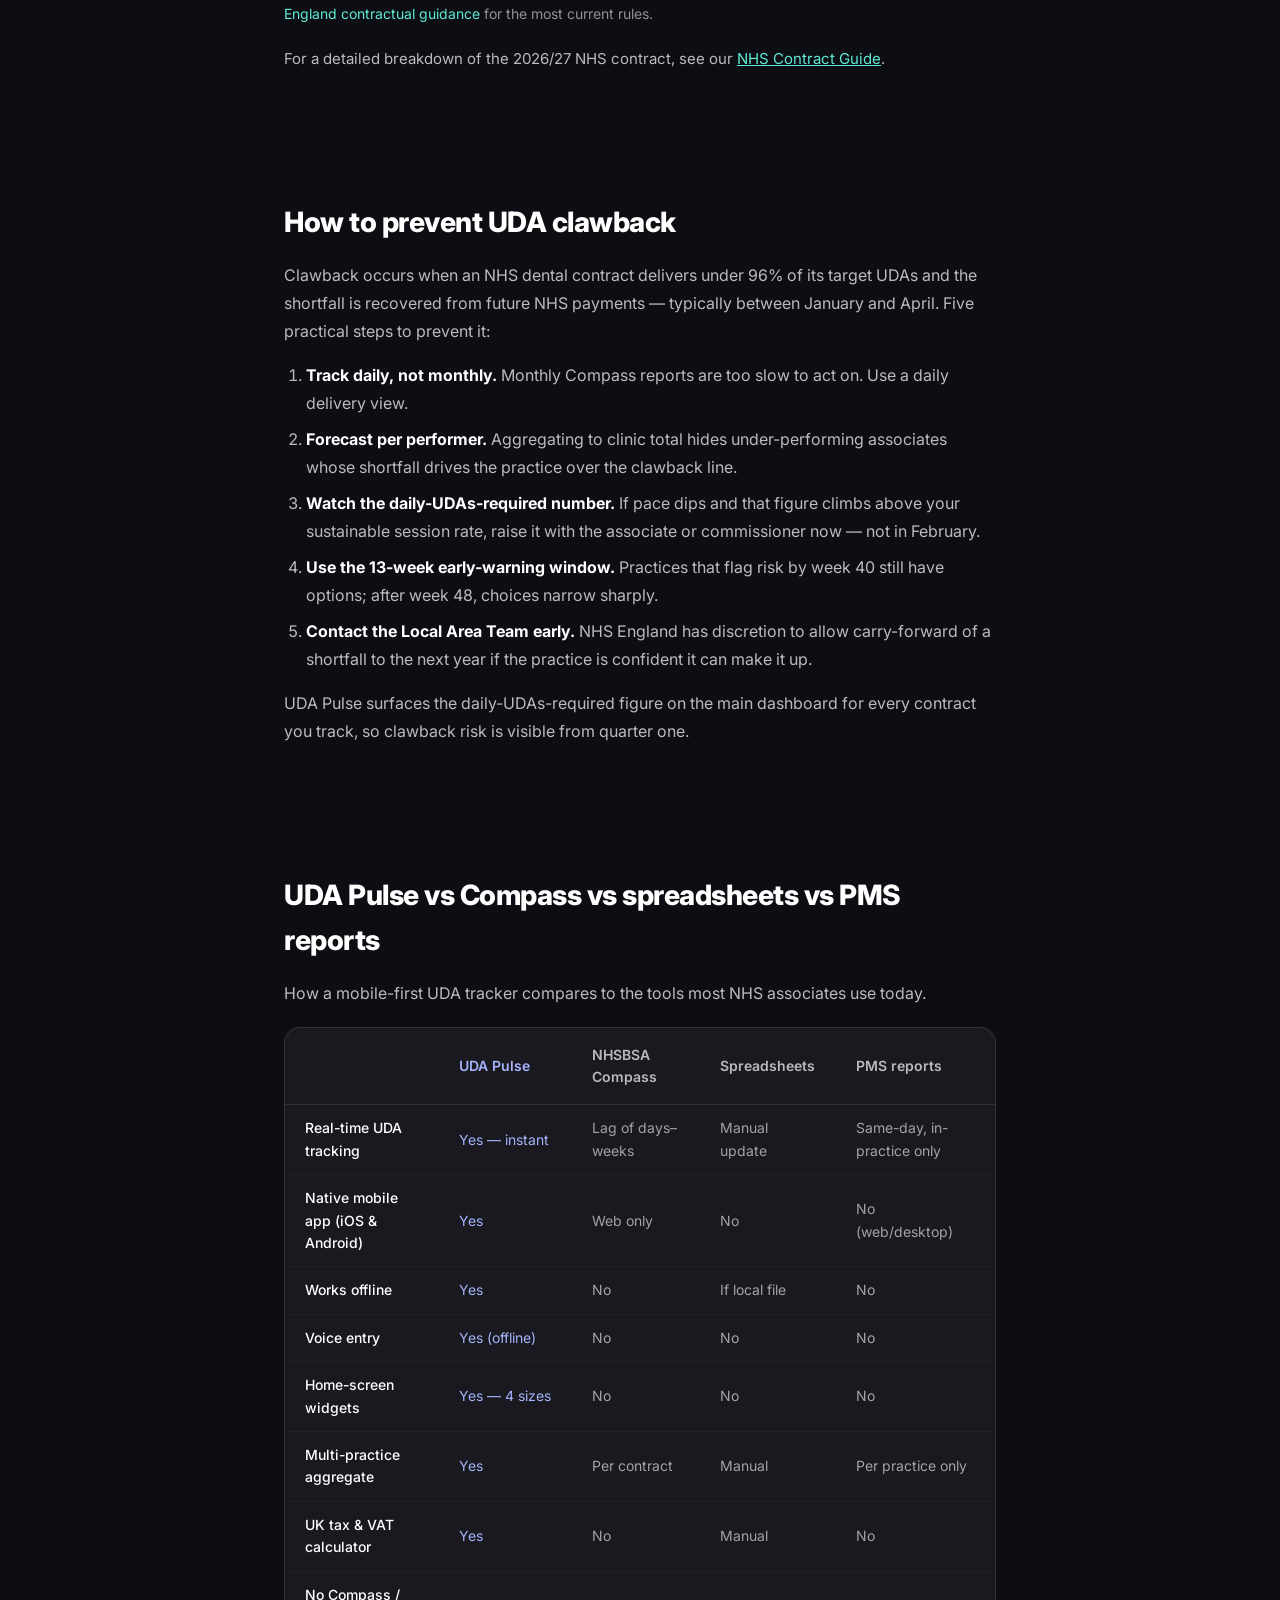
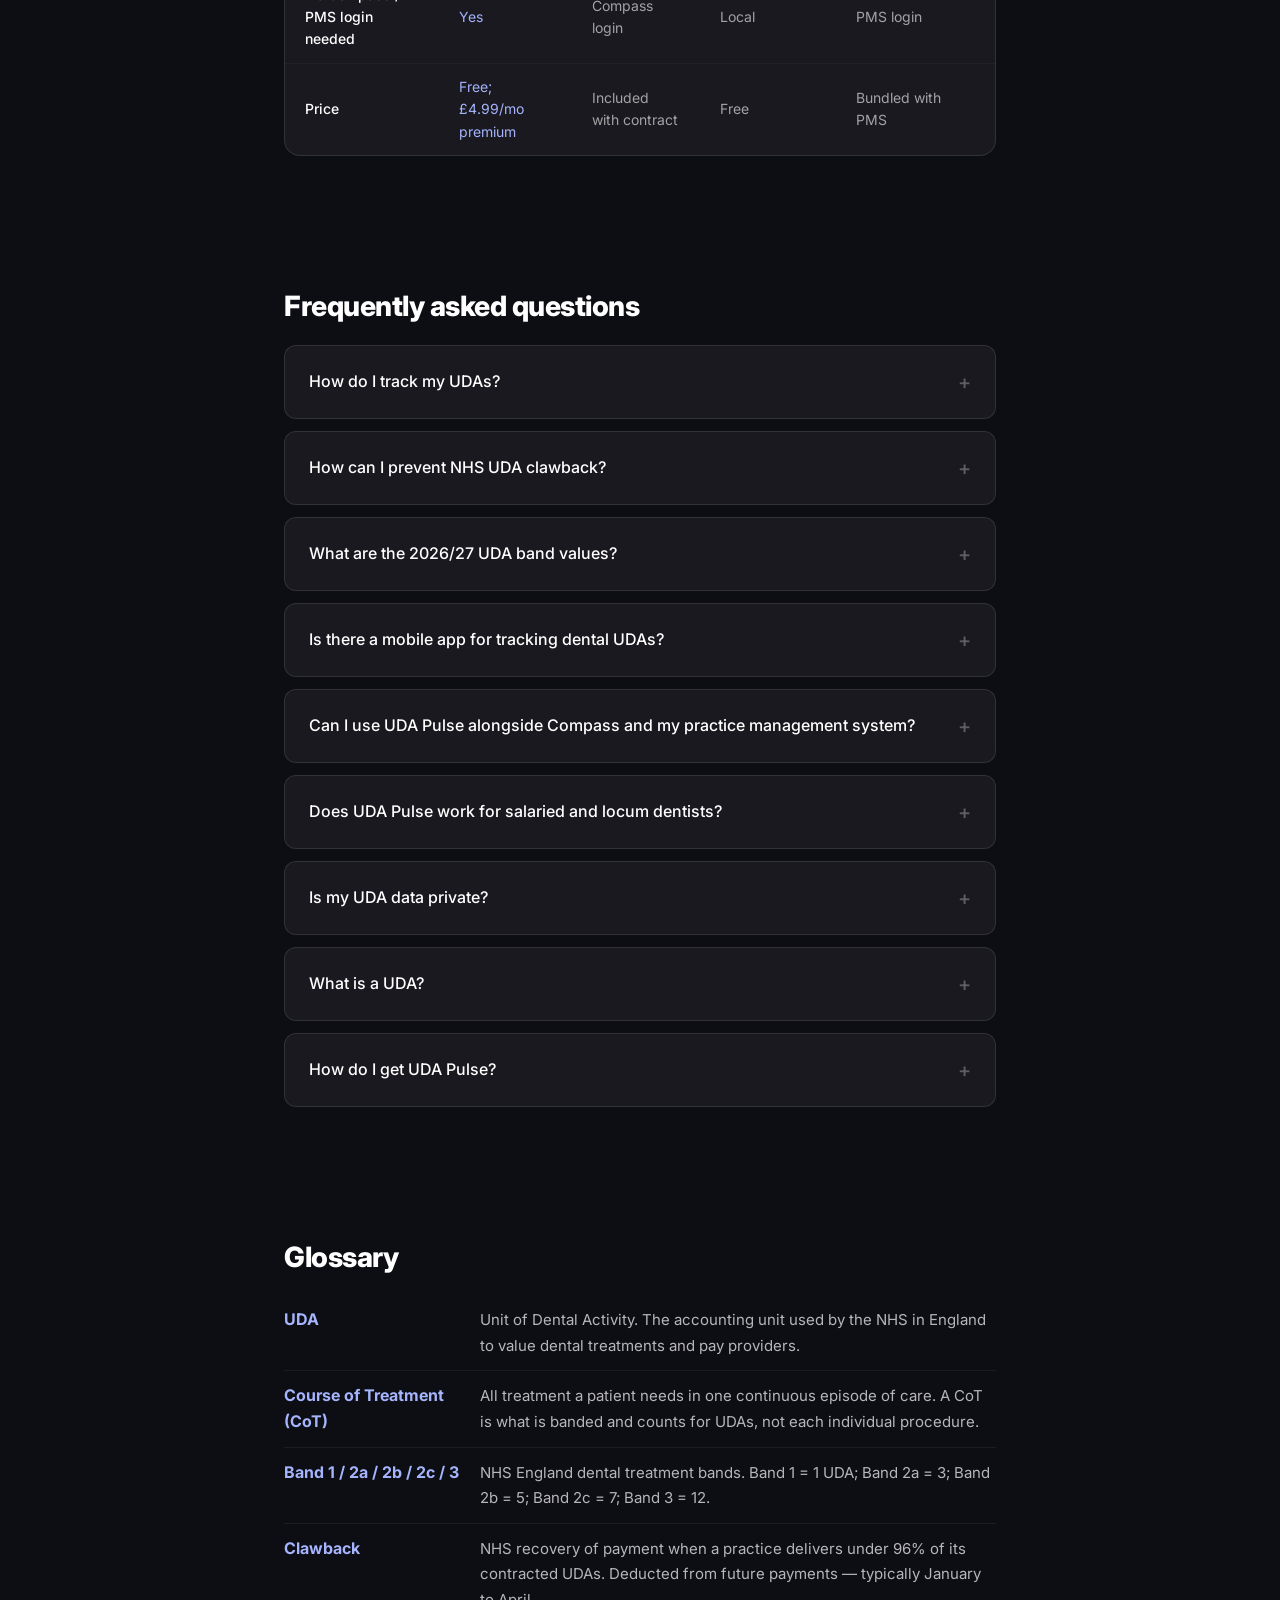
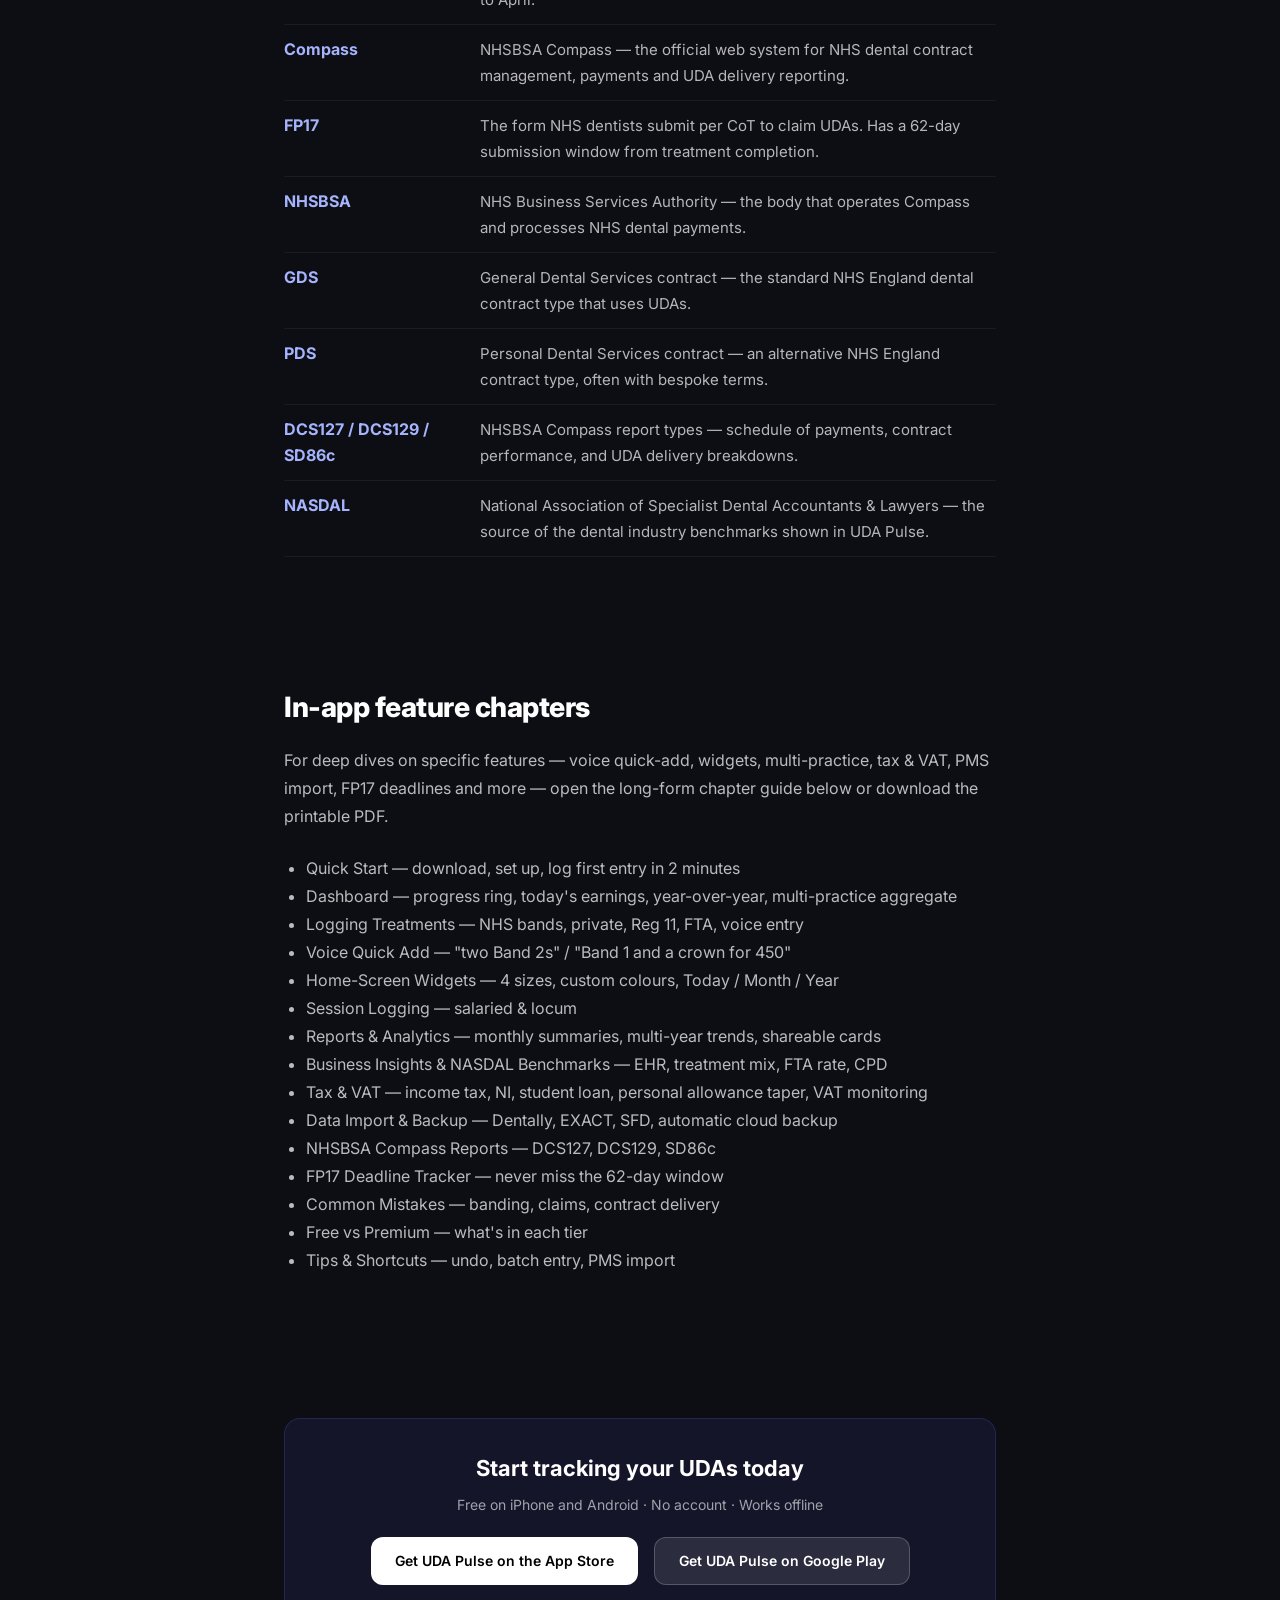
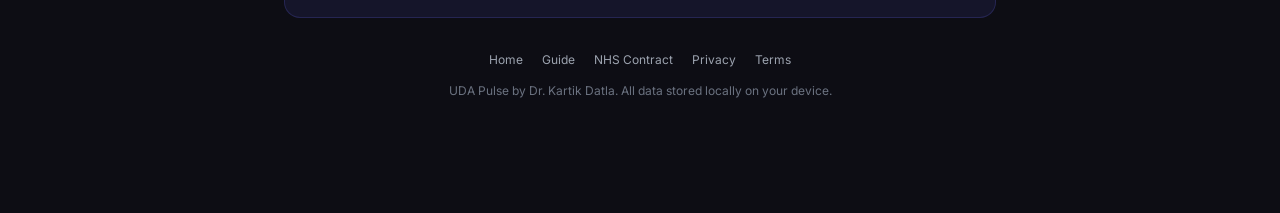
==== commit 503666d6: "feat: add NHS contract guide, navigation, and enhanced SEO NHS Contract Guide page with full 2026/27" ====
--- a/guide/index.html
+++ b/guide/index.html
@@ -85,6 +85,17 @@
 </script>
 </head>
 <body>
+  <!-- Site Navigation -->
+  <nav style="padding: 16px 24px; display: flex; align-items: center; justify-content: space-between; max-width: 900px; margin: 0 auto; flex-wrap: wrap; gap: 12px;">
+    <a href="/" style="color: #818cf8; text-decoration: none; font-weight: 700; font-size: 18px;">UDA Pulse</a>
+    <div style="display: flex; gap: 20px; font-size: 14px; flex-wrap: wrap;">
+      <a href="/guide/" style="color: #818cf8; text-decoration: none;">Guide</a>
+      <a href="/nhs-contract-guide/" style="color: #9ca3af; text-decoration: none;">NHS Contract</a>
+      <a href="/privacy-policy/" style="color: #9ca3af; text-decoration: none;">Privacy</a>
+      <a href="/terms/" style="color: #9ca3af; text-decoration: none;">Terms</a>
+    </div>
+  </nav>
+
   <!-- Hero -->
   <div class="guide-hero">
     <div class="hero-icon">📊</div>
@@ -193,6 +204,9 @@
           <a href="https://www.england.nhs.uk/long-read/nhs-dentistry-quality-payment-reforms-contractual-guidance/" target="_blank" rel="external noopener noreferrer">NHS England contractual guidance</a>
           for the most current rules.
         </p>
+        <p style="color: rgba(255,255,255,0.72); font-size: 15px; margin-top: 20px; line-height: 1.75;">
+          For a detailed breakdown of the 2026/27 NHS contract, see our <a href="/nhs-contract-guide/" style="text-decoration: underline;">NHS Contract Guide</a>.
+        </p>
       </div>
     </section>
 
@@ -326,16 +340,16 @@
     </div>
 
     <!-- Footer -->
-    <div style="text-align: center; margin-top: 56px; font-size: 13px; color: rgba(255,255,255,0.35); padding: 0 24px;">
-      <p><a href="/" style="color: rgba(255,255,255,0.55);">← Back to UDA Pulse</a></p>
-      <p style="margin-top: 12px;">Created by Dr Kartik Datla &middot; Last updated 22 May 2026</p>
-      <p style="margin-top: 4px;">
-        <a href="/privacy-policy/" style="color: rgba(255,255,255,0.4);">Privacy Policy</a>
-        &middot;
-        <a href="/terms/" style="color: rgba(255,255,255,0.4);">Terms of Use</a>
-      </p>
-      <p style="margin-top: 8px;">&copy; 2026 UDA Pulse</p>
-    </div>
+    <footer style="padding: 32px 24px; text-align: center; color: #6b7280; font-size: 12px; max-width: 900px; margin: 0 auto;">
+      <div style="margin-bottom: 12px;">
+        <a href="/" style="color: #9ca3af; text-decoration: none; margin: 0 8px;">Home</a>
+        <a href="/guide/" style="color: #9ca3af; text-decoration: none; margin: 0 8px;">Guide</a>
+        <a href="/nhs-contract-guide/" style="color: #9ca3af; text-decoration: none; margin: 0 8px;">NHS Contract</a>
+        <a href="/privacy-policy/" style="color: #9ca3af; text-decoration: none; margin: 0 8px;">Privacy</a>
+        <a href="/terms/" style="color: #9ca3af; text-decoration: none; margin: 0 8px;">Terms</a>
+      </div>
+      <p>UDA Pulse by Dr. Kartik Datla. All data stored locally on your device.</p>
+    </footer>
   </div>
 </body>
 </html>
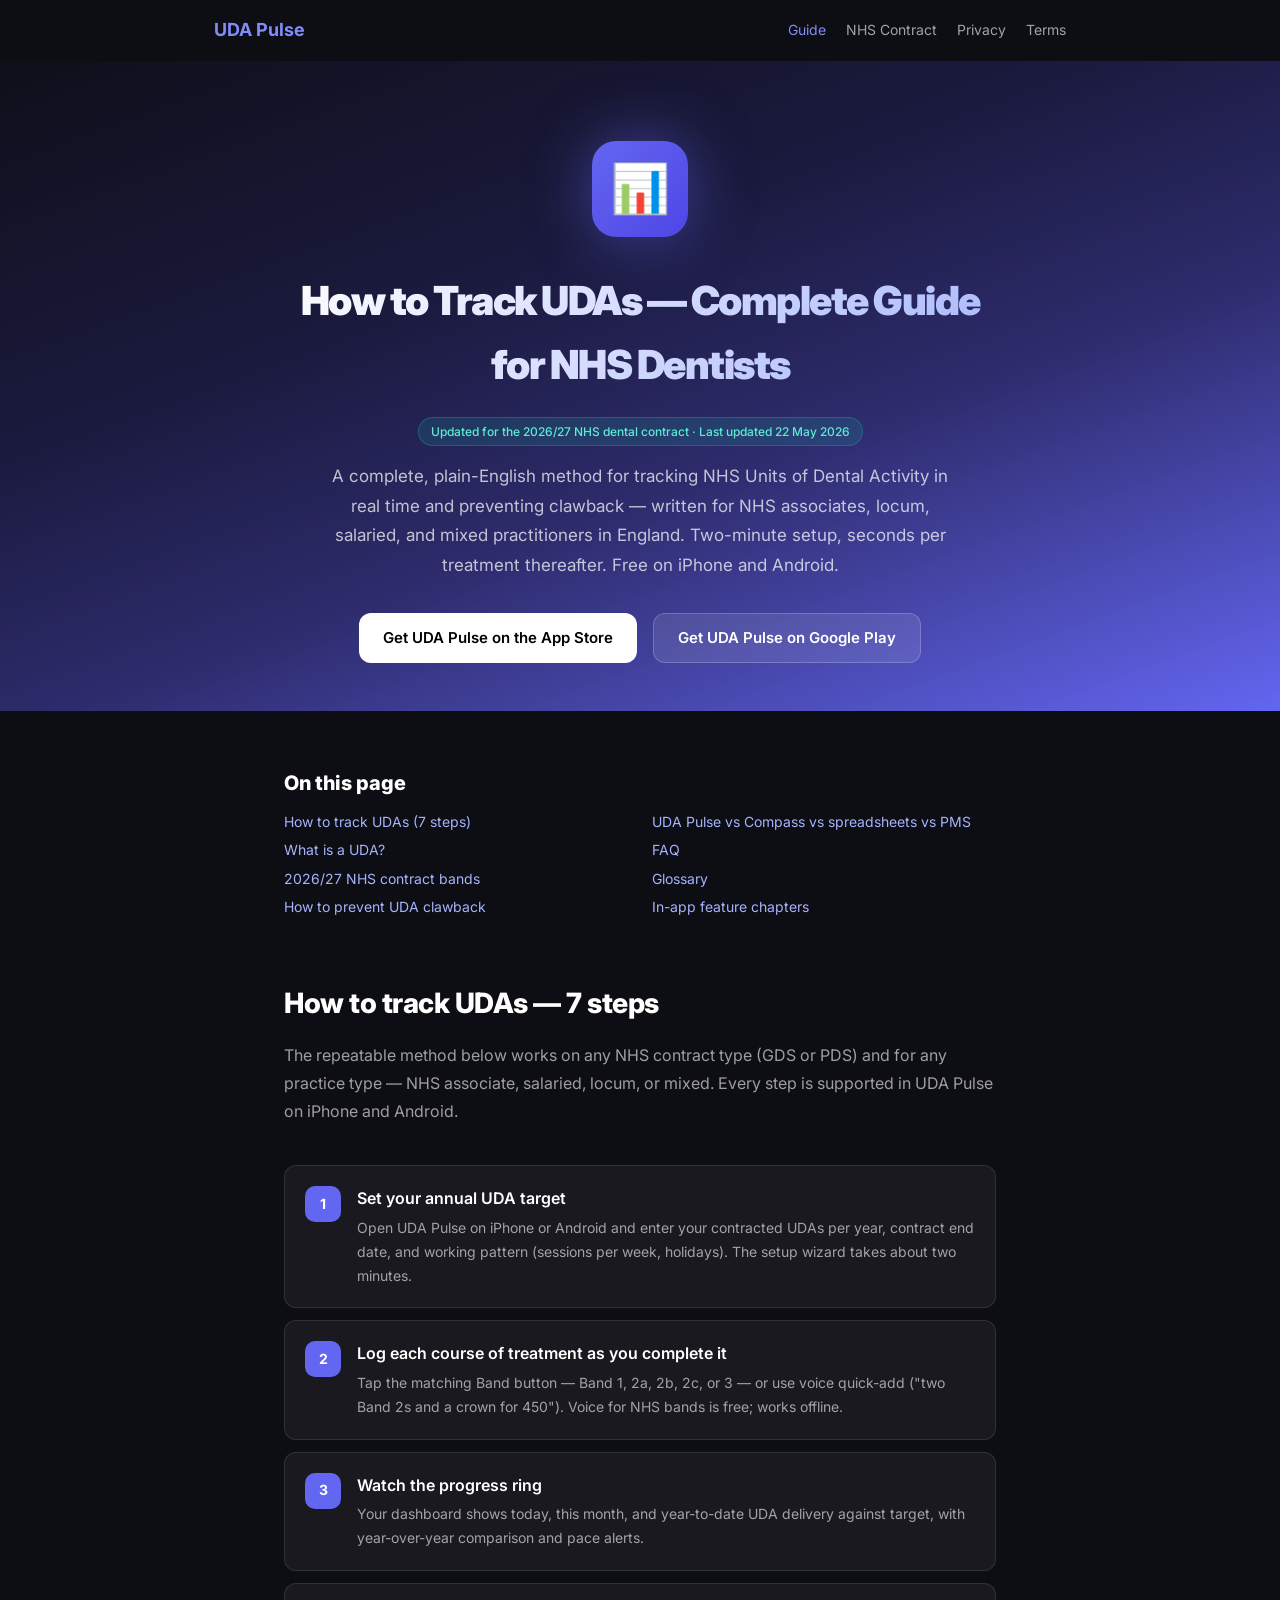
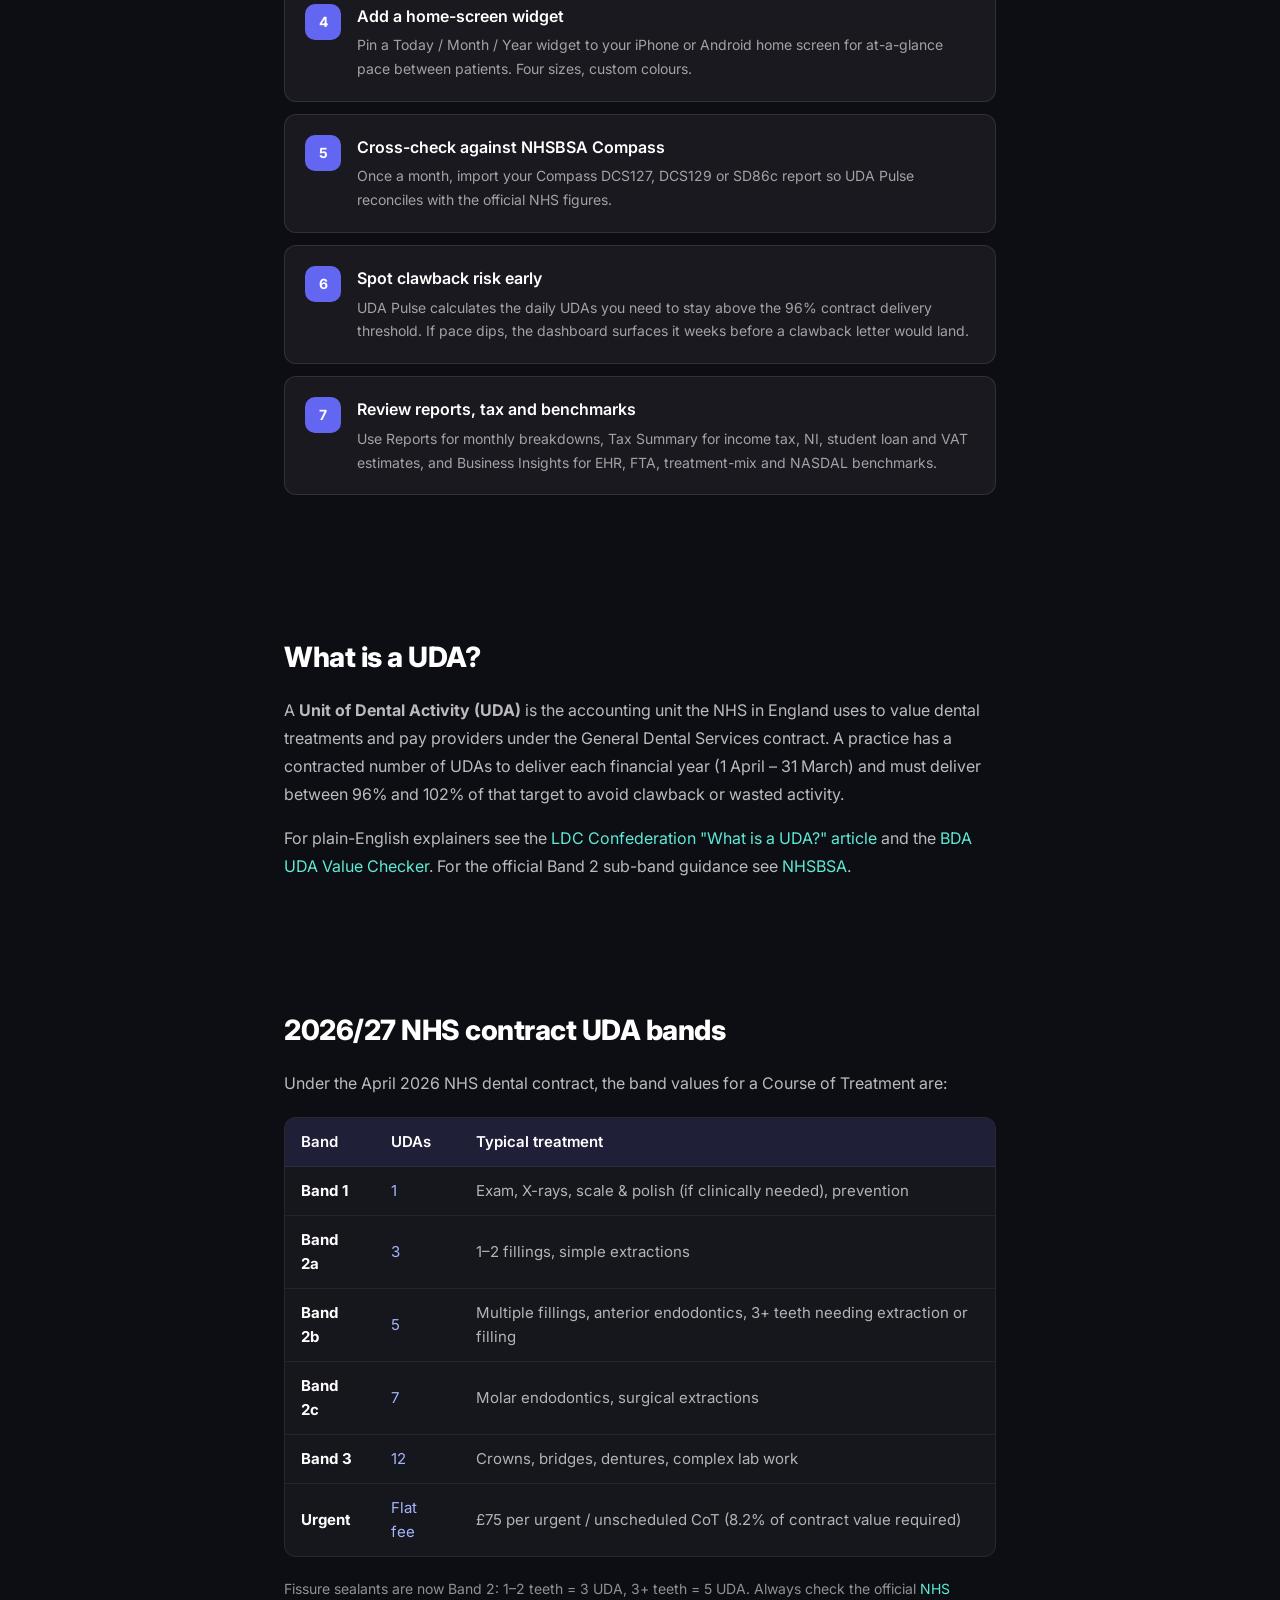
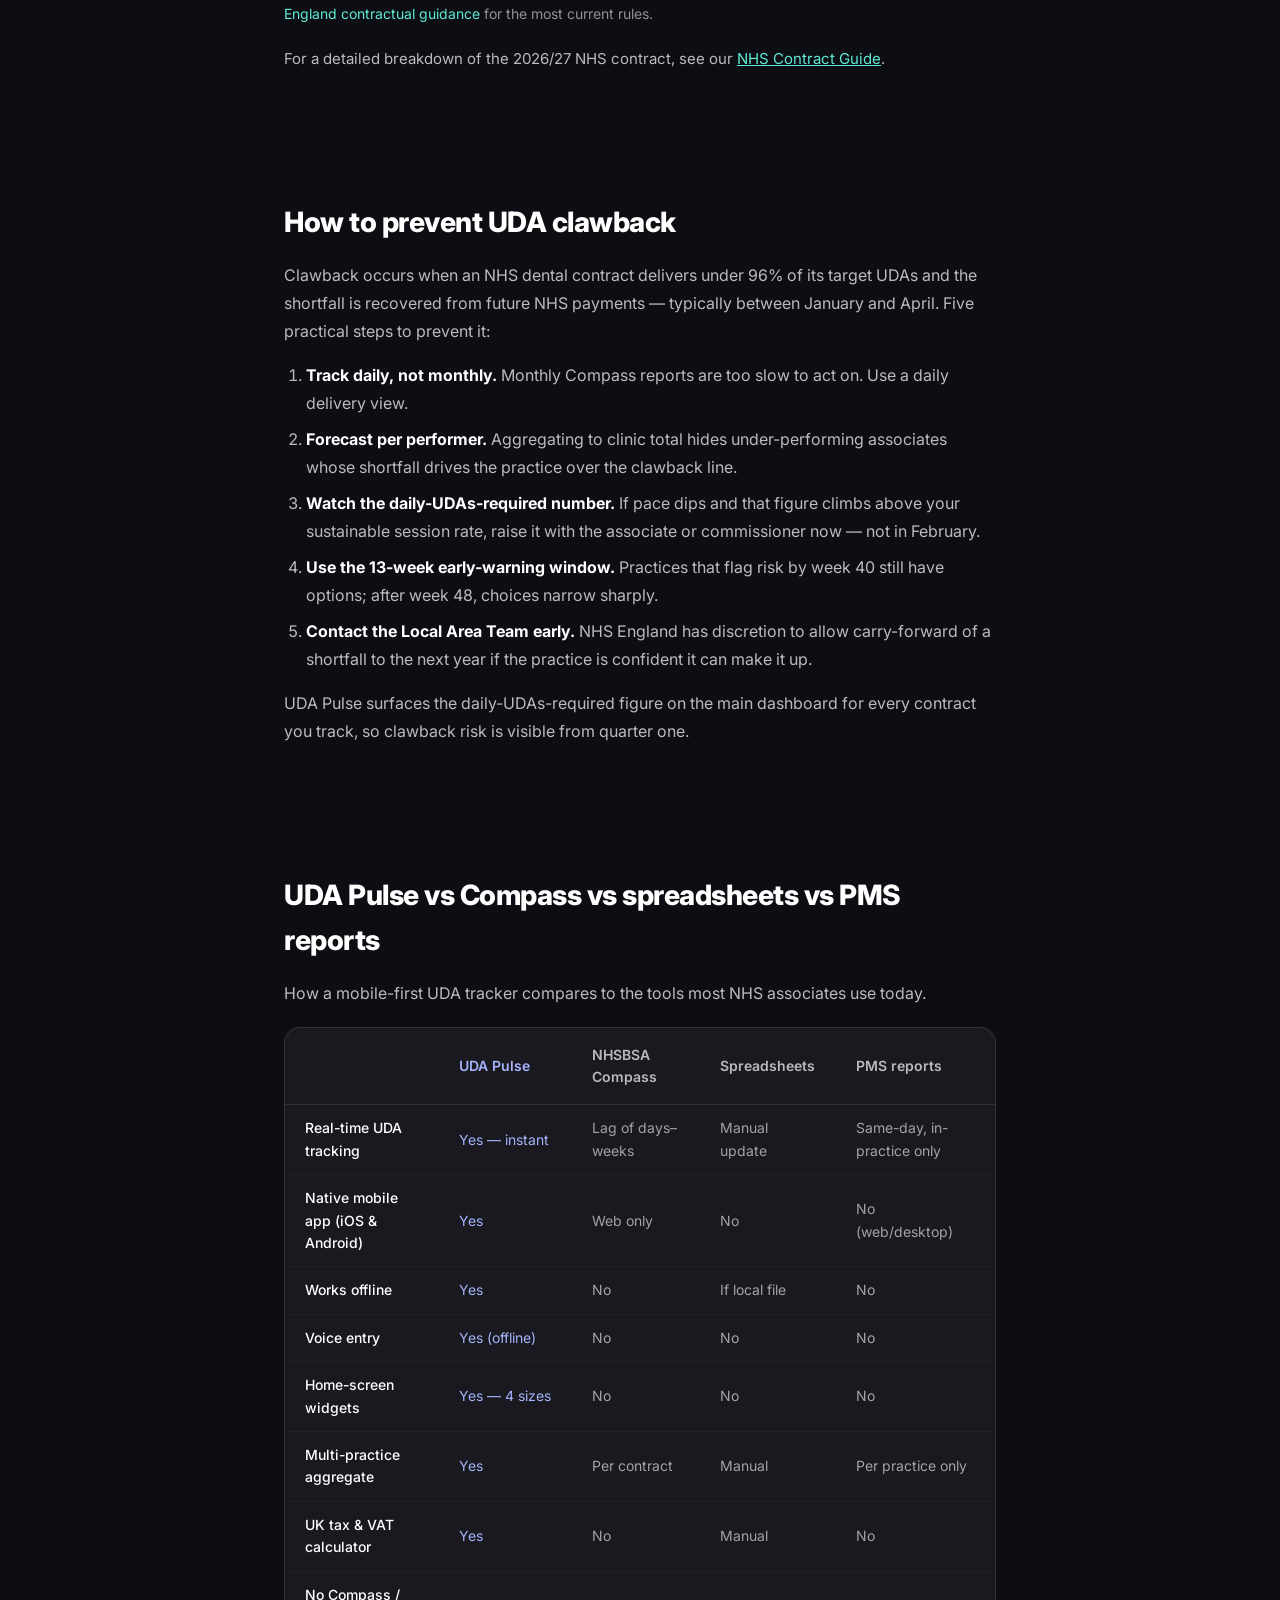
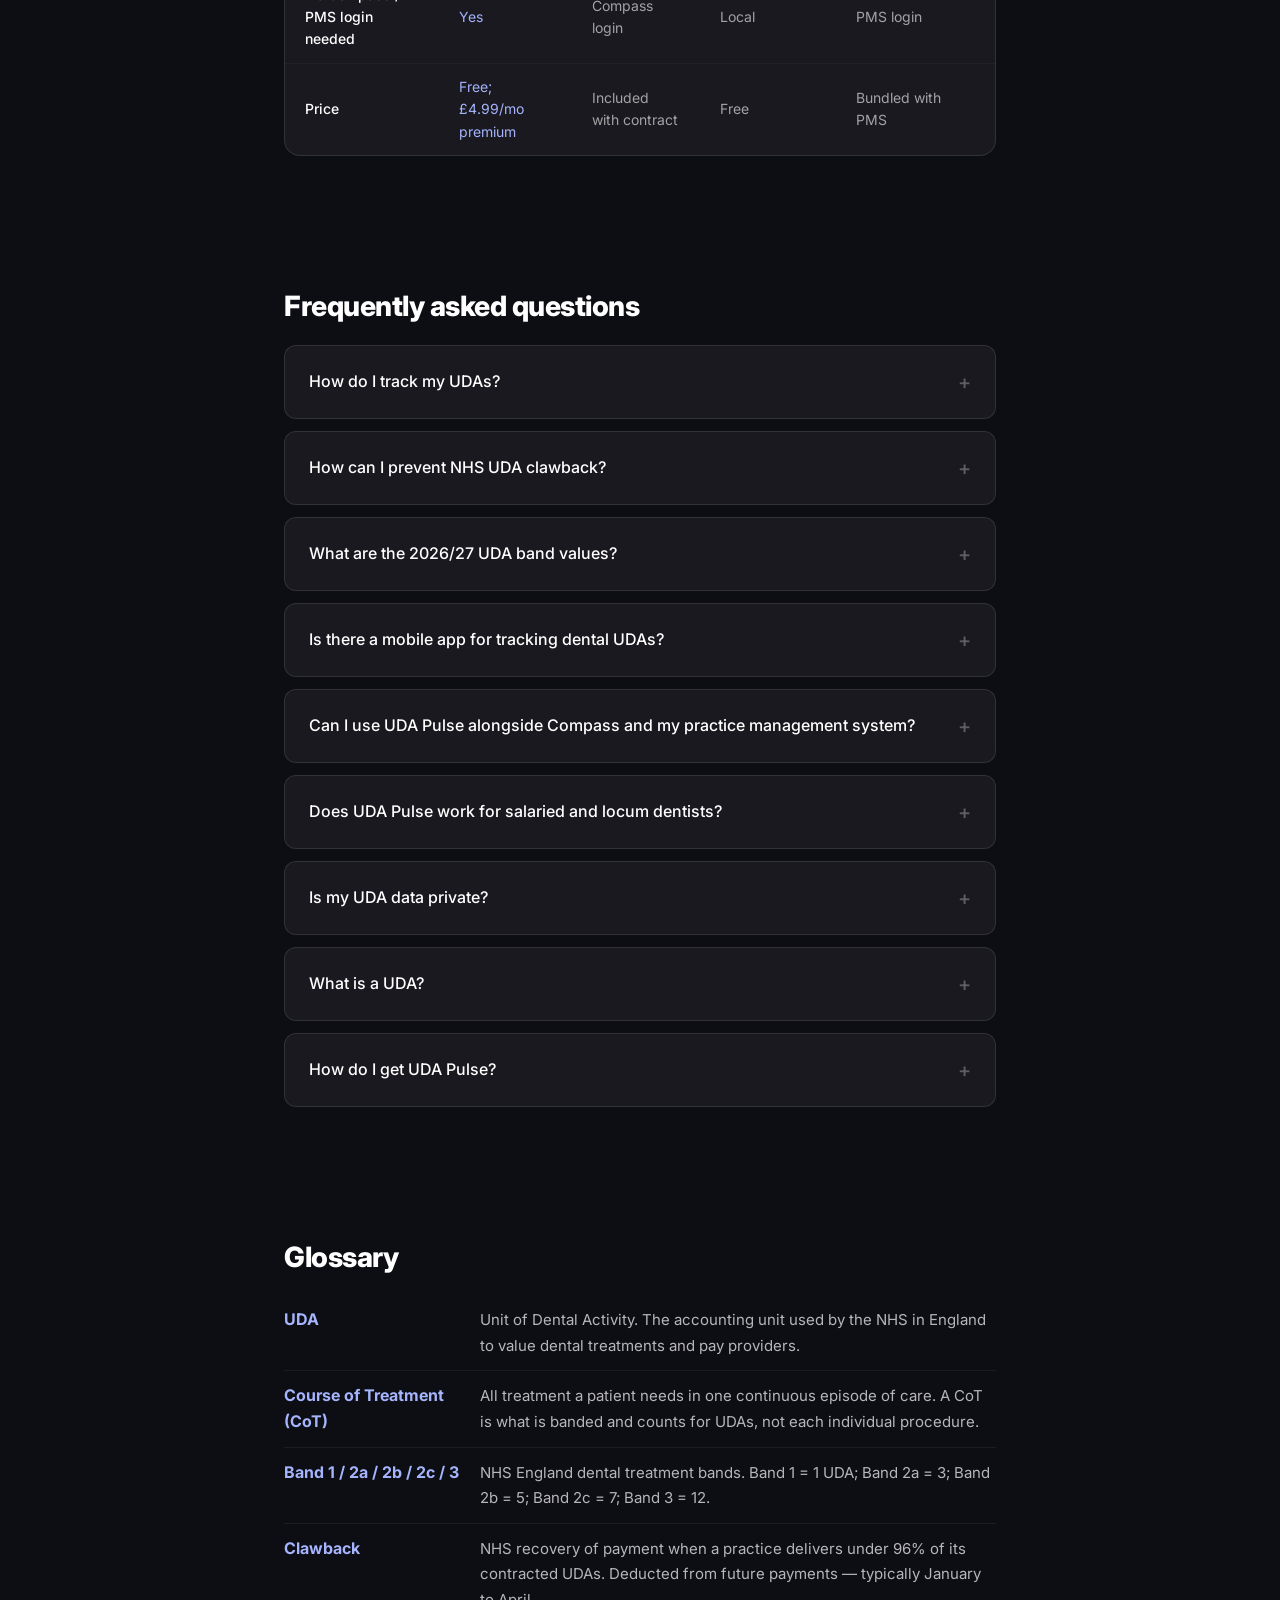
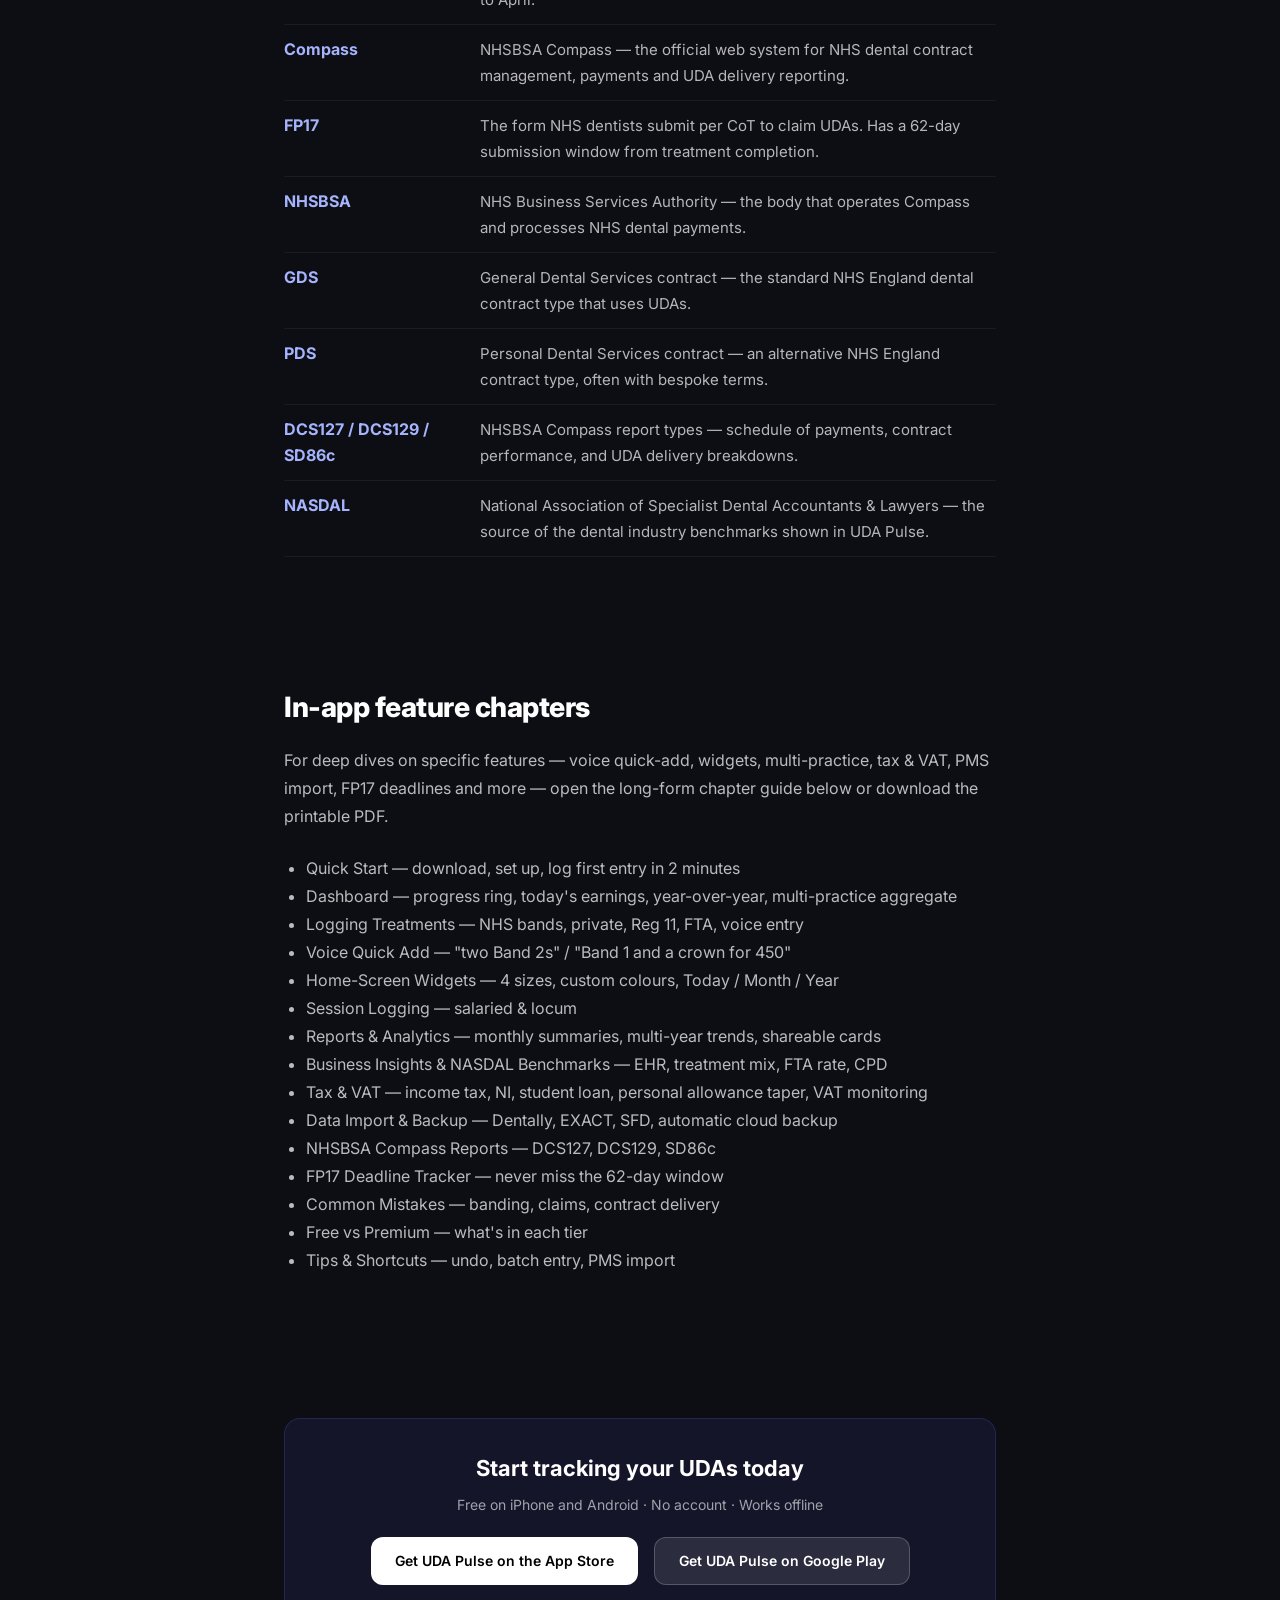
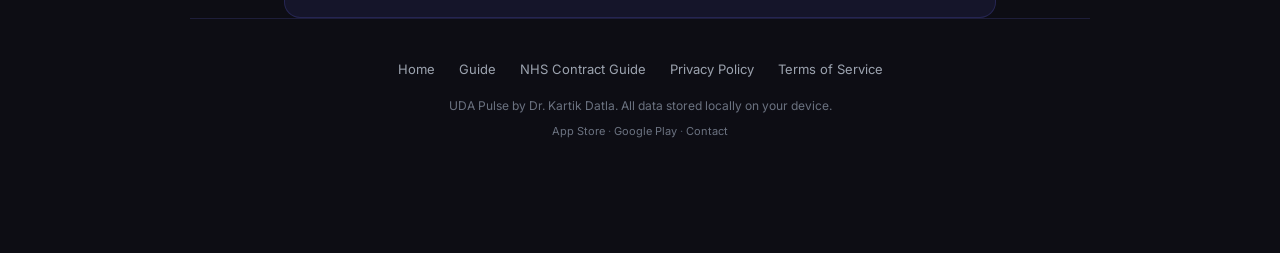
==== commit 933951dc: "feat: consistent navigation, enhanced SEO, and AI discoverability Consistent header nav and footer o" ====
--- a/guide/index.html
+++ b/guide/index.html
@@ -13,6 +13,7 @@
 <meta property="og:description" content="Complete how-to-track-UDAs guide for NHS dentists. Real-time UDA tracking, clawback prevention, 2026/27 NHS contract Band 2a/2b/2c, Compass cross-check, FAQ and glossary.">
 <meta property="og:type" content="article">
 <meta property="og:url" content="https://udapulse.co.uk/guide/">
+<meta property="og:site_name" content="UDA Pulse">
 <meta property="og:locale" content="en_GB">
 
 <!-- Twitter Card -->
@@ -340,15 +341,20 @@
     </div>
 
     <!-- Footer -->
-    <footer style="padding: 32px 24px; text-align: center; color: #6b7280; font-size: 12px; max-width: 900px; margin: 0 auto;">
-      <div style="margin-bottom: 12px;">
-        <a href="/" style="color: #9ca3af; text-decoration: none; margin: 0 8px;">Home</a>
-        <a href="/guide/" style="color: #9ca3af; text-decoration: none; margin: 0 8px;">Guide</a>
-        <a href="/nhs-contract-guide/" style="color: #9ca3af; text-decoration: none; margin: 0 8px;">NHS Contract</a>
-        <a href="/privacy-policy/" style="color: #9ca3af; text-decoration: none; margin: 0 8px;">Privacy</a>
-        <a href="/terms/" style="color: #9ca3af; text-decoration: none; margin: 0 8px;">Terms</a>
-      </div>
-      <p>UDA Pulse by Dr. Kartik Datla. All data stored locally on your device.</p>
+    <footer style="padding: 40px 24px 32px; text-align: center; max-width: 900px; margin: 0 auto; border-top: 1px solid #1e1e3a;">
+      <div style="display: flex; justify-content: center; gap: 24px; flex-wrap: wrap; margin-bottom: 16px; font-size: 13px;">
+        <a href="/" style="color: #9ca3af; text-decoration: none;">Home</a>
+        <a href="/guide/" style="color: #9ca3af; text-decoration: none;">Guide</a>
+        <a href="/nhs-contract-guide/" style="color: #9ca3af; text-decoration: none;">NHS Contract Guide</a>
+        <a href="/privacy-policy/" style="color: #9ca3af; text-decoration: none;">Privacy Policy</a>
+        <a href="/terms/" style="color: #9ca3af; text-decoration: none;">Terms of Service</a>
+      </div>
+      <p style="color: #6b7280; font-size: 12px; margin: 0;">UDA Pulse by Dr. Kartik Datla. All data stored locally on your device.</p>
+      <p style="color: #4b5563; font-size: 11px; margin: 8px 0 0;">
+        <a href="https://apps.apple.com/us/app/uda-pulse/id6757474721" style="color: #6b7280; text-decoration: none;">App Store</a> ·
+        <a href="https://play.google.com/store/apps/details?id=com.kartikdatla.udapulse" style="color: #6b7280; text-decoration: none;">Google Play</a> ·
+        <a href="mailto:drkdatla@gmail.com" style="color: #6b7280; text-decoration: none;">Contact</a>
+      </p>
     </footer>
   </div>
 </body>
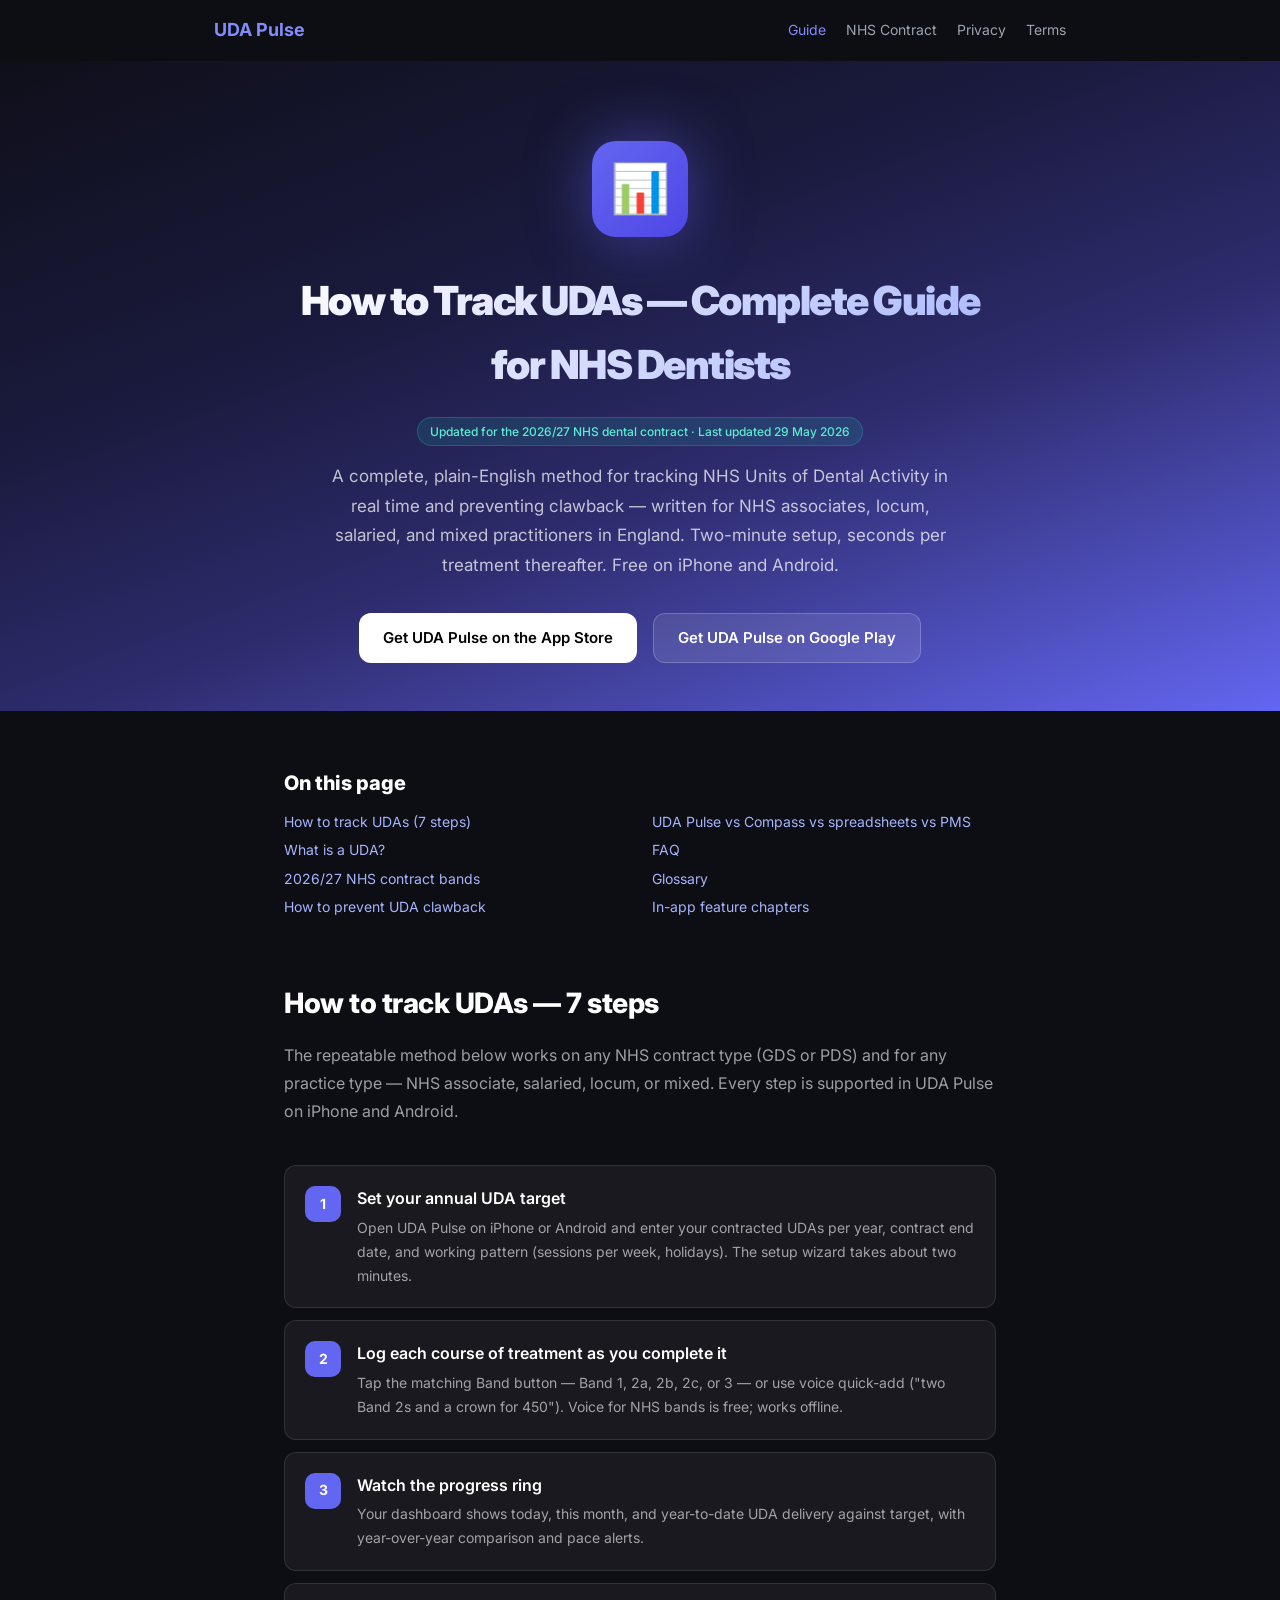
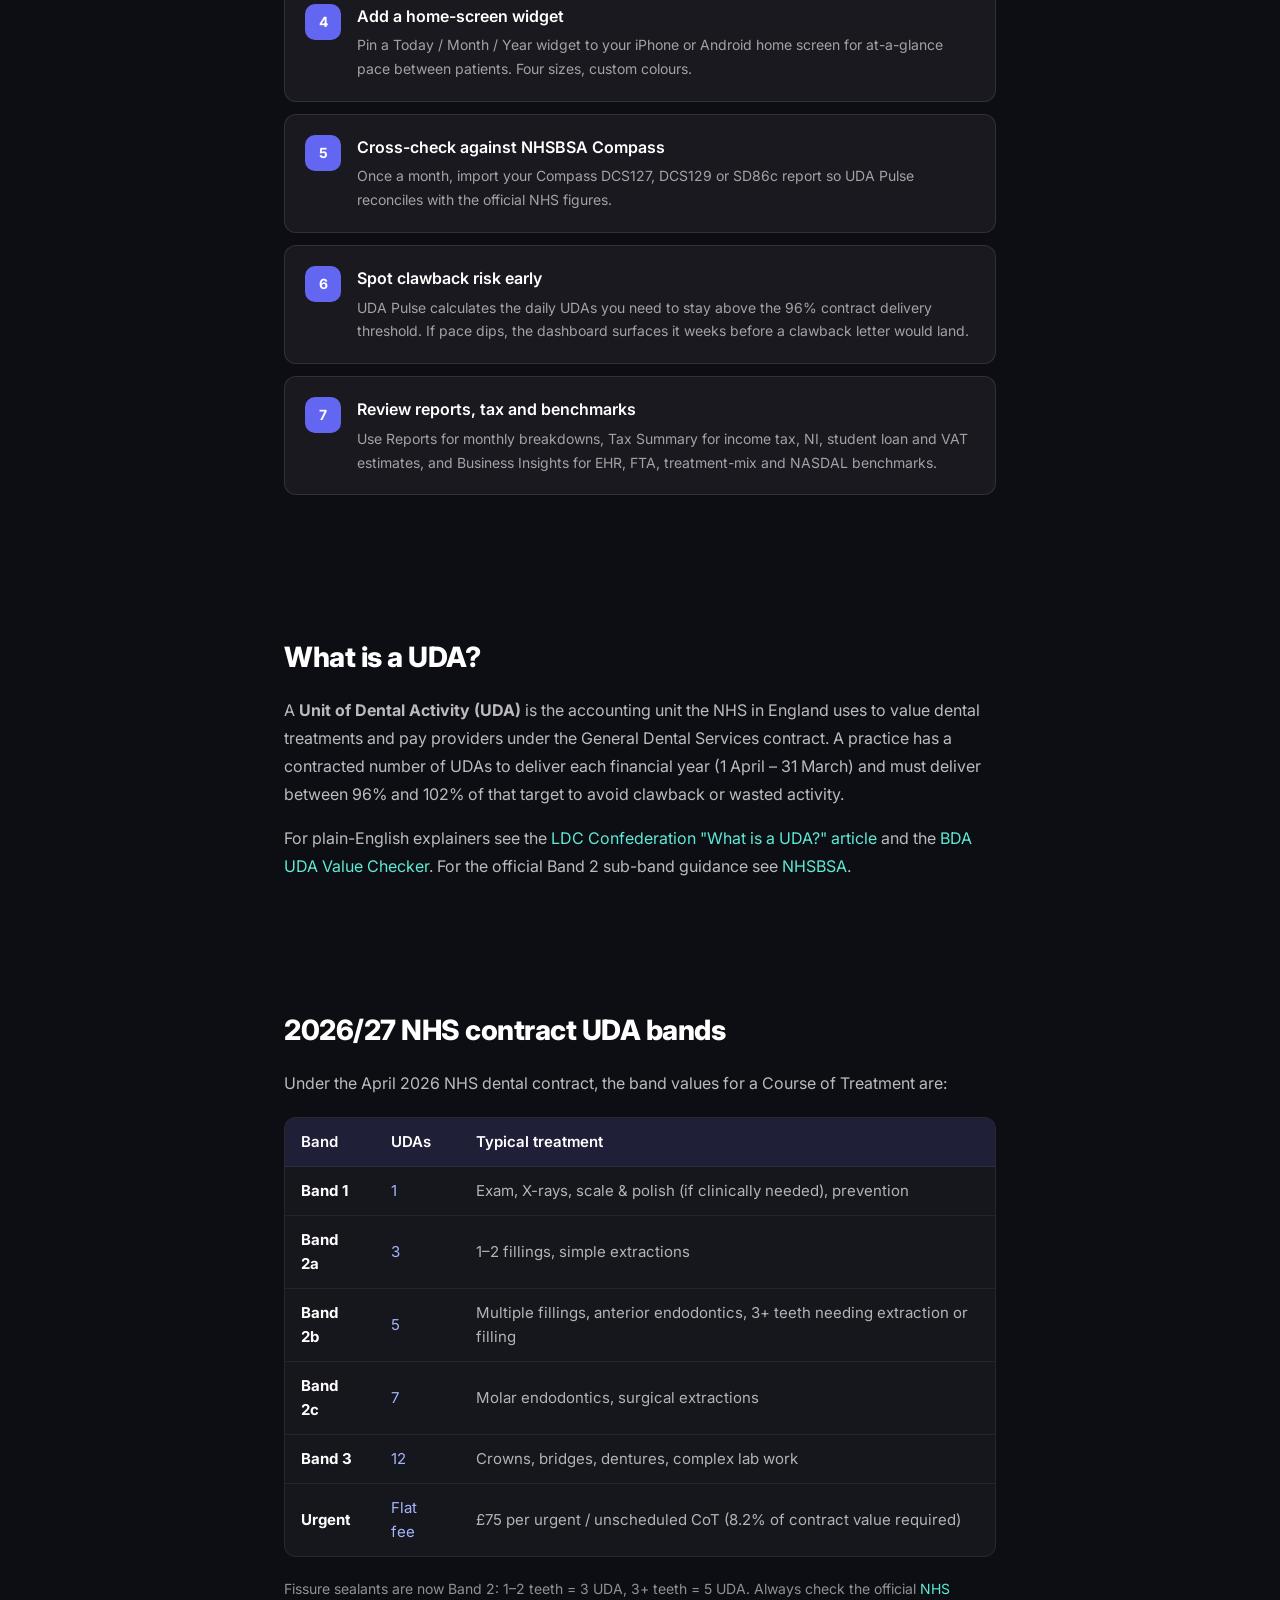
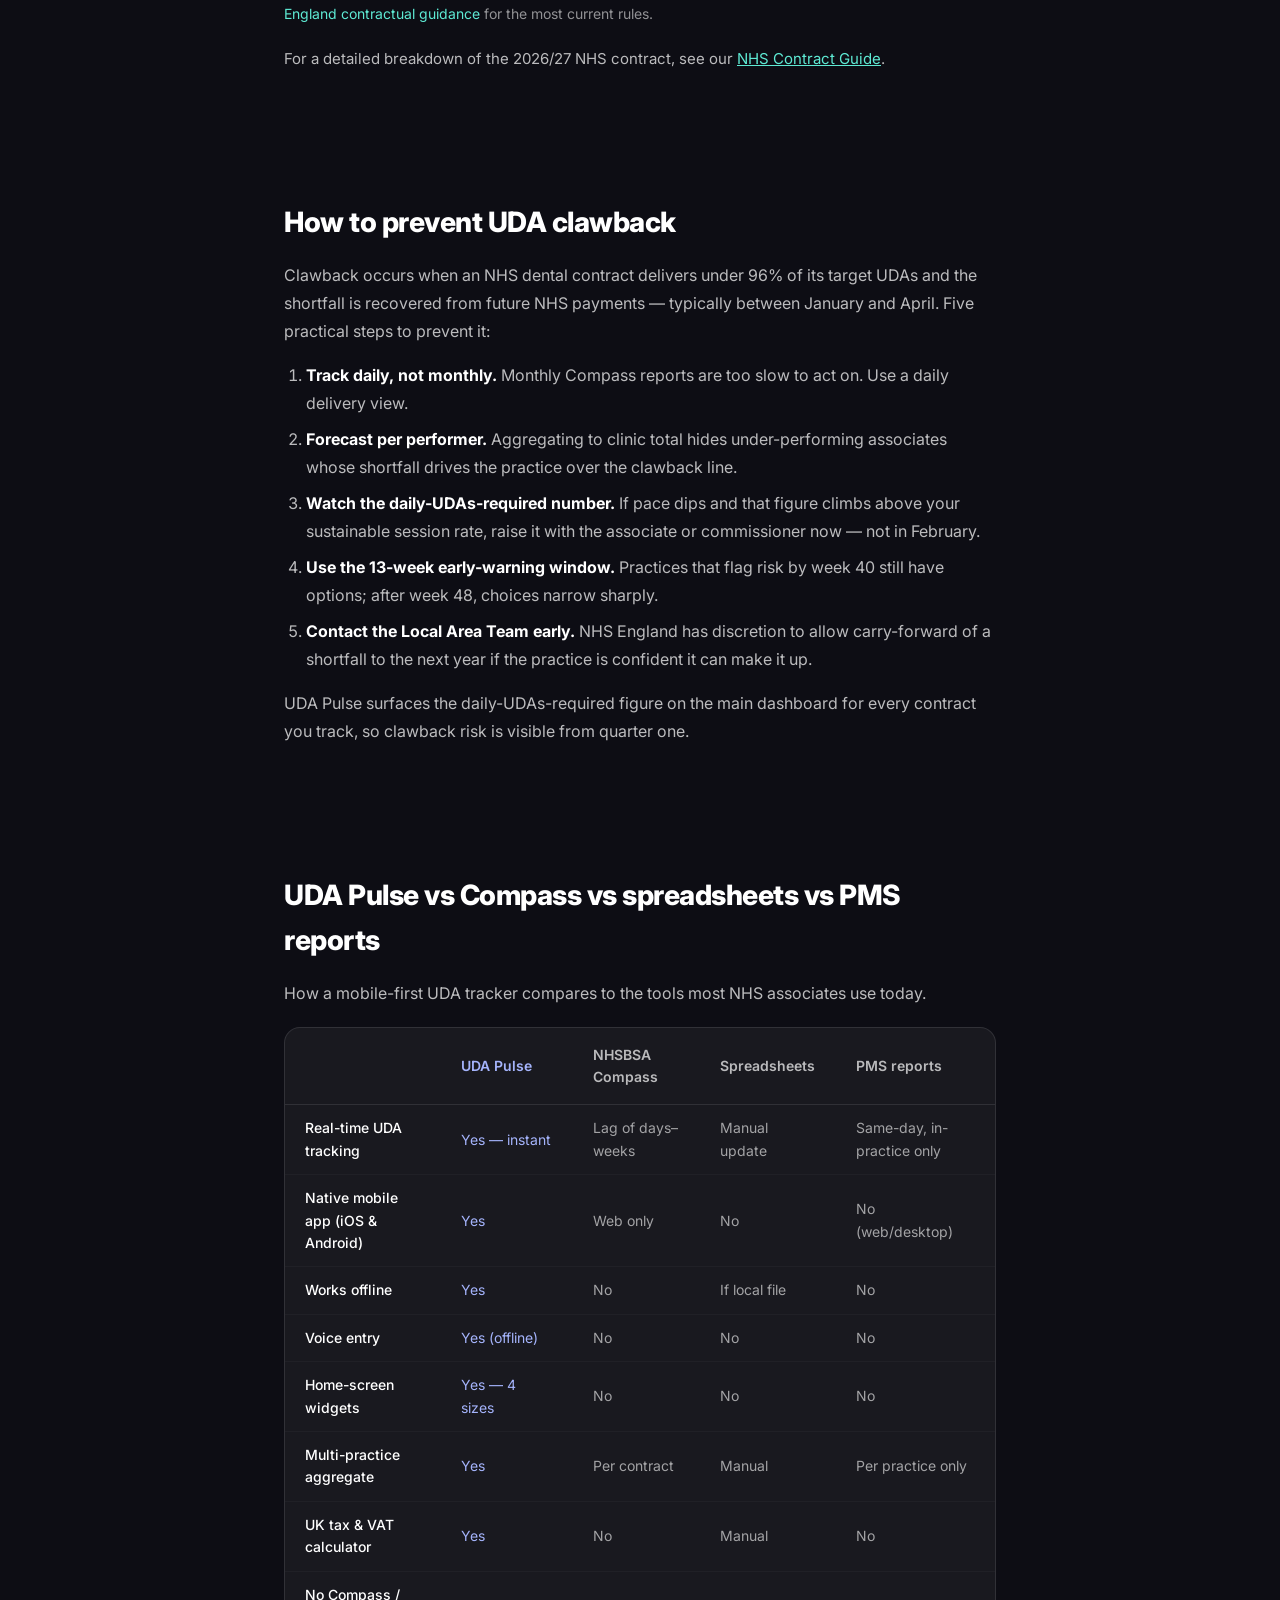
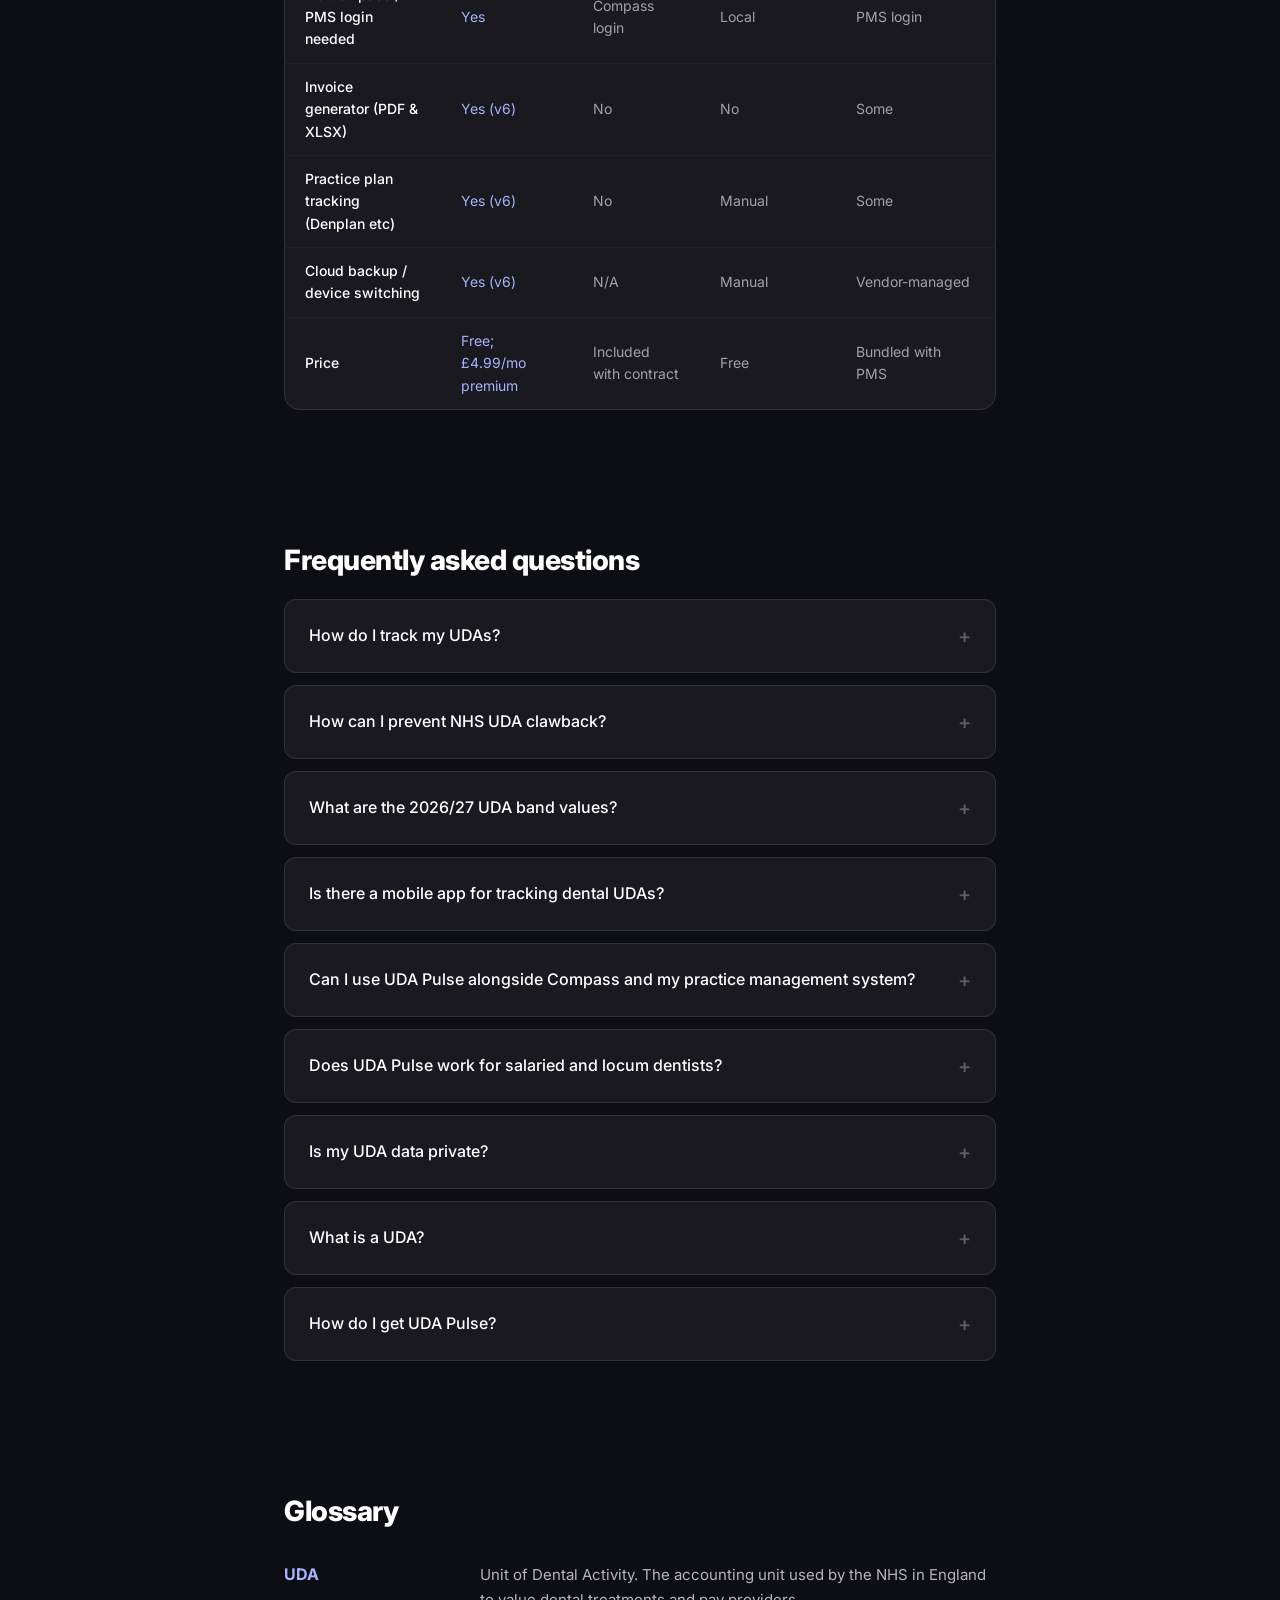
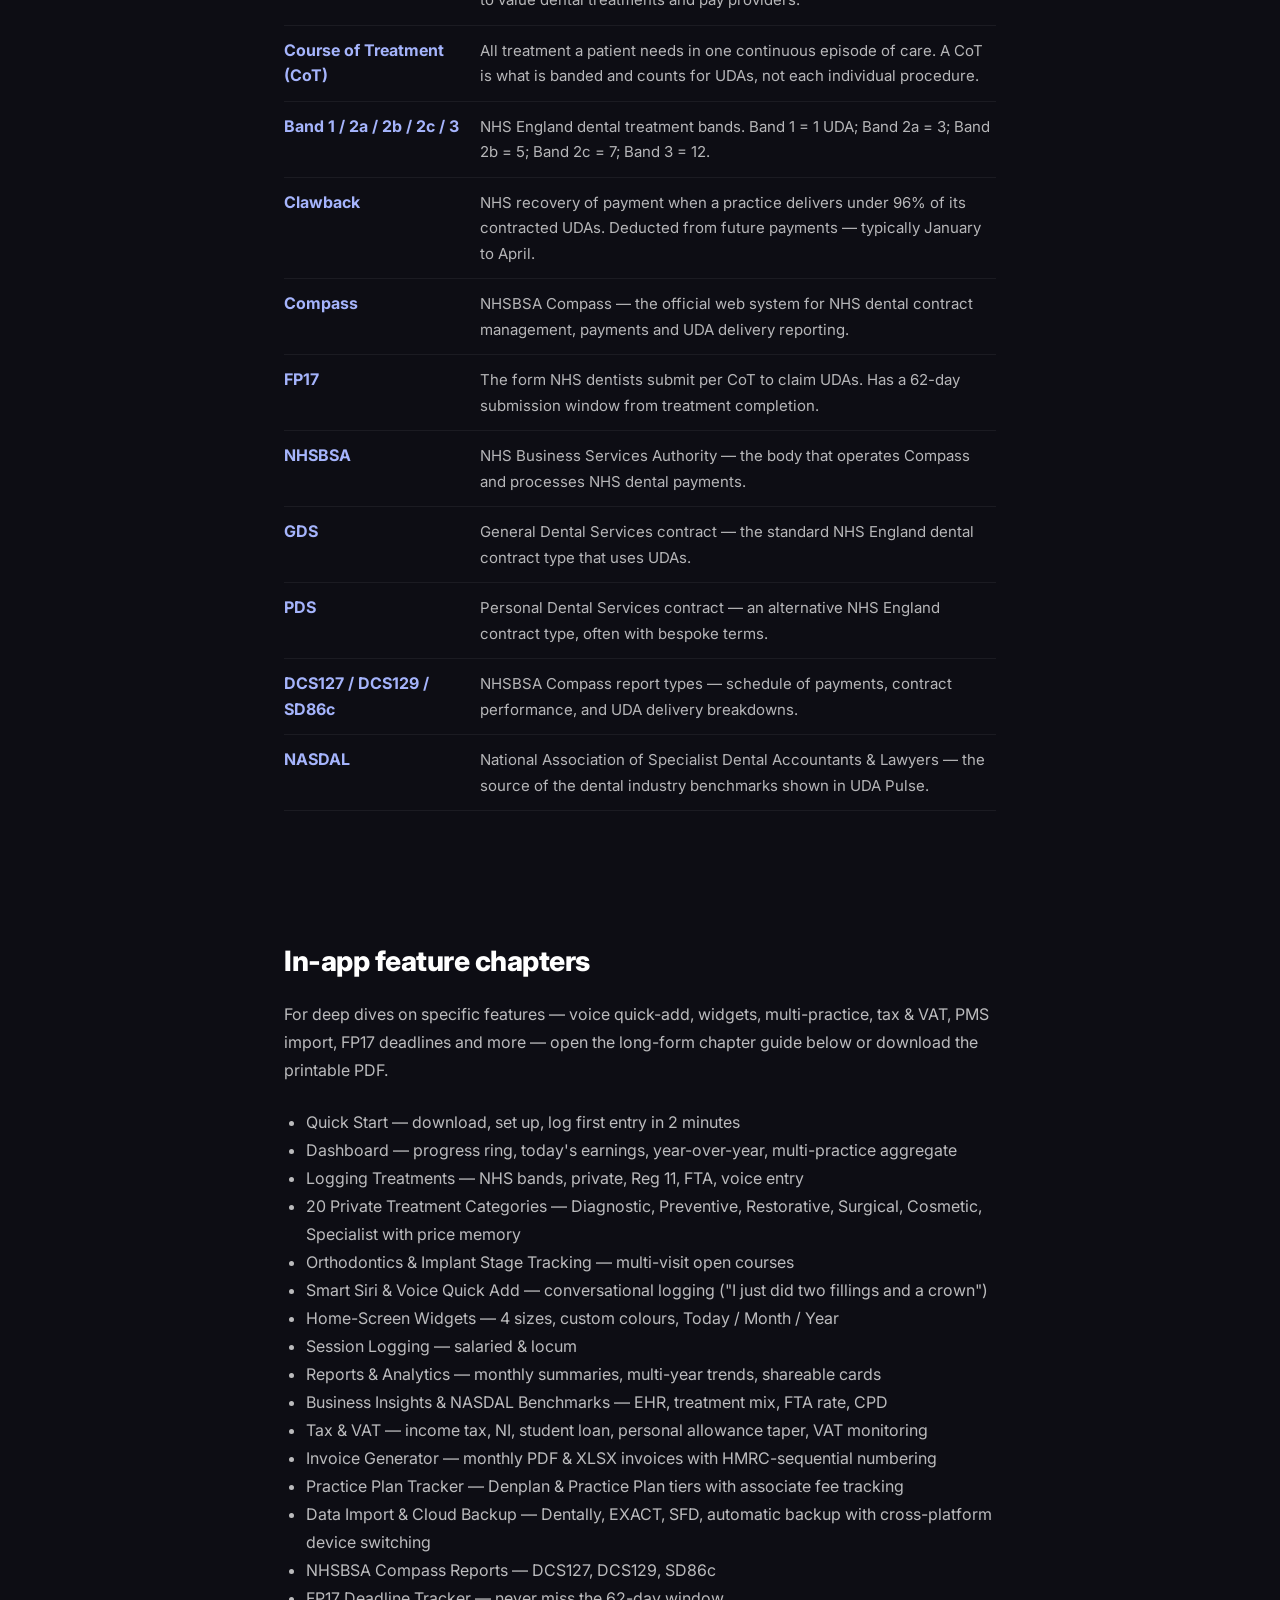
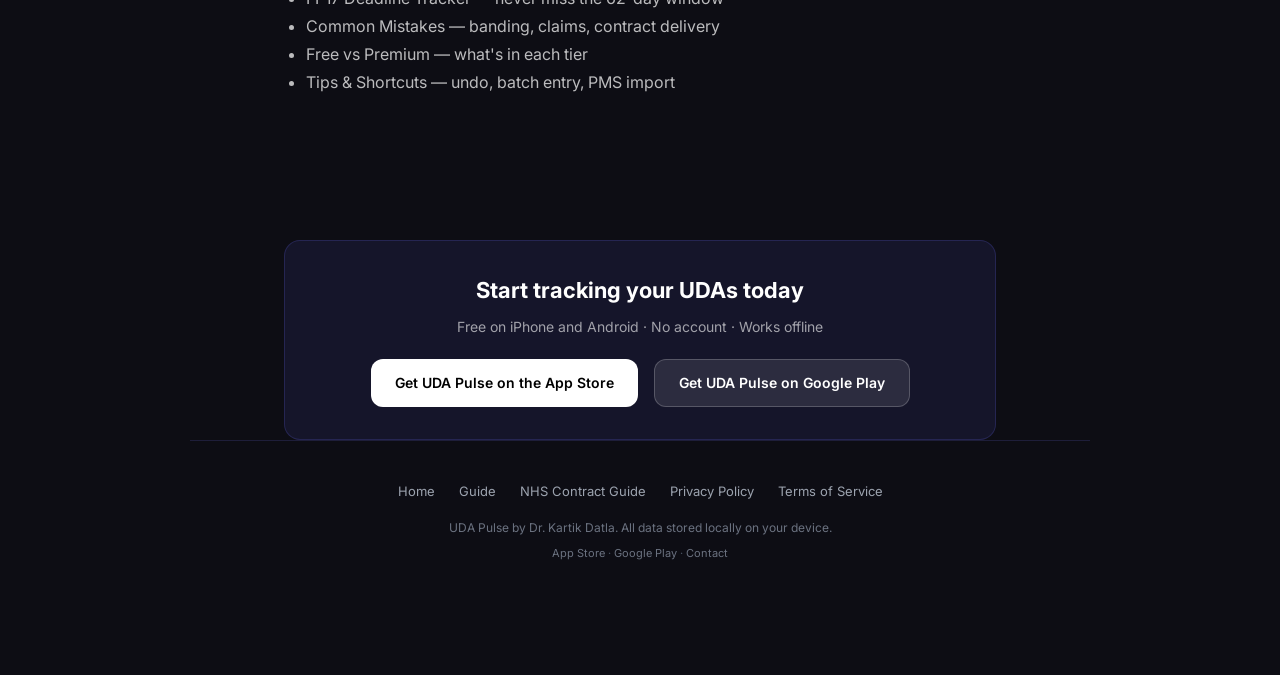
==== commit d150fab0: "feat: update website with v6.0.0 features Added: invoice generator, practice plan tiers, 20 categori" ====
--- a/guide/index.html
+++ b/guide/index.html
@@ -31,7 +31,7 @@
   "headline": "How to Track UDAs — Complete Guide for NHS Dentists",
   "description": "Complete how-to-track-UDAs guide for NHS dentists: real-time tracking, clawback prevention, 2026/27 contract bands, Compass cross-check, FAQ and glossary.",
   "datePublished": "2026-01-15",
-  "dateModified": "2026-05-22",
+  "dateModified": "2026-05-29",
   "inLanguage": "en-GB",
   "author": {"@type": "Person", "name": "Dr. Kartik Datla", "jobTitle": "NHS Dentist & Software Developer", "url": "https://udapulse.co.uk"},
   "publisher": {"@type": "Organization", "name": "UDA Pulse", "logo": {"@type": "ImageObject", "url": "https://udapulse.co.uk/icon.png"}},
@@ -103,7 +103,7 @@
     <h1 style="font-size: clamp(28px, 5vw, 40px); font-weight: 900; letter-spacing: -1.5px; margin-bottom: 12px; background: linear-gradient(135deg, #fff, #A5B4FC); -webkit-background-clip: text; -webkit-text-fill-color: transparent; max-width: 720px;">
       How to Track UDAs — Complete Guide for NHS Dentists
     </h1>
-    <p class="badge-pill" style="margin-bottom: 16px;">Updated for the 2026/27 NHS dental contract &middot; Last updated 22 May 2026</p>
+    <p class="badge-pill" style="margin-bottom: 16px;">Updated for the 2026/27 NHS dental contract &middot; Last updated 29 May 2026</p>
     <p style="font-size: 17px; color: rgba(255,255,255,0.72); max-width: 620px; line-height: 1.75; margin-bottom: 32px;">
       A complete, plain-English method for tracking NHS Units of Dental Activity in
       real time and preventing clawback — written for NHS associates, locum,
@@ -254,6 +254,9 @@
               <tr><td>Multi-practice aggregate</td><td>Yes</td><td>Per contract</td><td>Manual</td><td>Per practice only</td></tr>
               <tr><td>UK tax & VAT calculator</td><td>Yes</td><td>No</td><td>Manual</td><td>No</td></tr>
               <tr><td>No Compass / PMS login needed</td><td>Yes</td><td>Compass login</td><td>Local</td><td>PMS login</td></tr>
+              <tr><td>Invoice generator (PDF & XLSX)</td><td>Yes (v6)</td><td>No</td><td>No</td><td>Some</td></tr>
+              <tr><td>Practice plan tracking (Denplan etc)</td><td>Yes (v6)</td><td>No</td><td>Manual</td><td>Some</td></tr>
+              <tr><td>Cloud backup / device switching</td><td>Yes (v6)</td><td>N/A</td><td>Manual</td><td>Vendor-managed</td></tr>
               <tr><td>Price</td><td>Free; &pound;4.99/mo premium</td><td>Included with contract</td><td>Free</td><td>Bundled with PMS</td></tr>
             </tbody>
           </table>
@@ -312,13 +315,17 @@
           <li>Quick Start — download, set up, log first entry in 2 minutes</li>
           <li>Dashboard — progress ring, today's earnings, year-over-year, multi-practice aggregate</li>
           <li>Logging Treatments — NHS bands, private, Reg 11, FTA, voice entry</li>
-          <li>Voice Quick Add — "two Band 2s" / "Band 1 and a crown for 450"</li>
+          <li>20 Private Treatment Categories — Diagnostic, Preventive, Restorative, Surgical, Cosmetic, Specialist with price memory</li>
+          <li>Orthodontics &amp; Implant Stage Tracking — multi-visit open courses</li>
+          <li>Smart Siri &amp; Voice Quick Add — conversational logging ("I just did two fillings and a crown")</li>
           <li>Home-Screen Widgets — 4 sizes, custom colours, Today / Month / Year</li>
           <li>Session Logging — salaried &amp; locum</li>
           <li>Reports &amp; Analytics — monthly summaries, multi-year trends, shareable cards</li>
           <li>Business Insights &amp; NASDAL Benchmarks — EHR, treatment mix, FTA rate, CPD</li>
           <li>Tax &amp; VAT — income tax, NI, student loan, personal allowance taper, VAT monitoring</li>
-          <li>Data Import &amp; Backup — Dentally, EXACT, SFD, automatic cloud backup</li>
+          <li>Invoice Generator — monthly PDF &amp; XLSX invoices with HMRC-sequential numbering</li>
+          <li>Practice Plan Tracker — Denplan &amp; Practice Plan tiers with associate fee tracking</li>
+          <li>Data Import &amp; Cloud Backup — Dentally, EXACT, SFD, automatic backup with cross-platform device switching</li>
           <li>NHSBSA Compass Reports — DCS127, DCS129, SD86c</li>
           <li>FP17 Deadline Tracker — never miss the 62-day window</li>
           <li>Common Mistakes — banding, claims, contract delivery</li>
